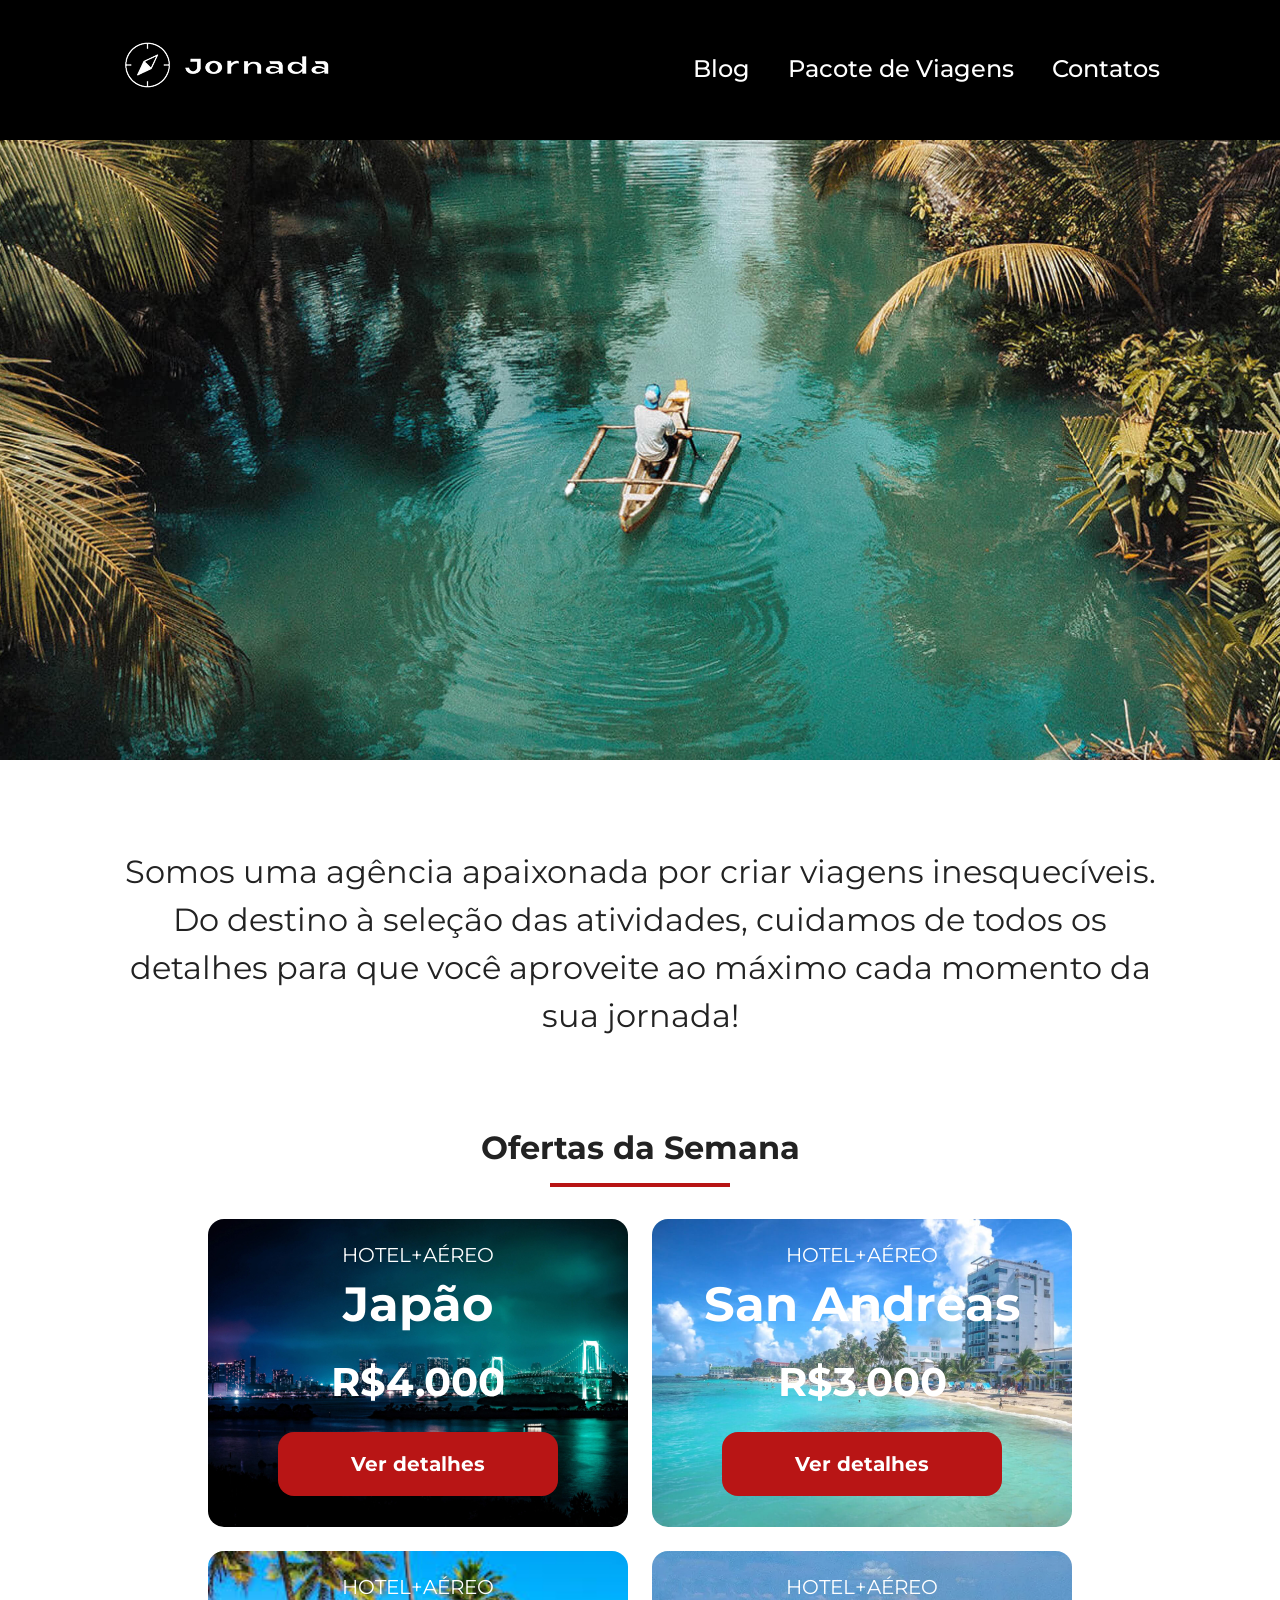
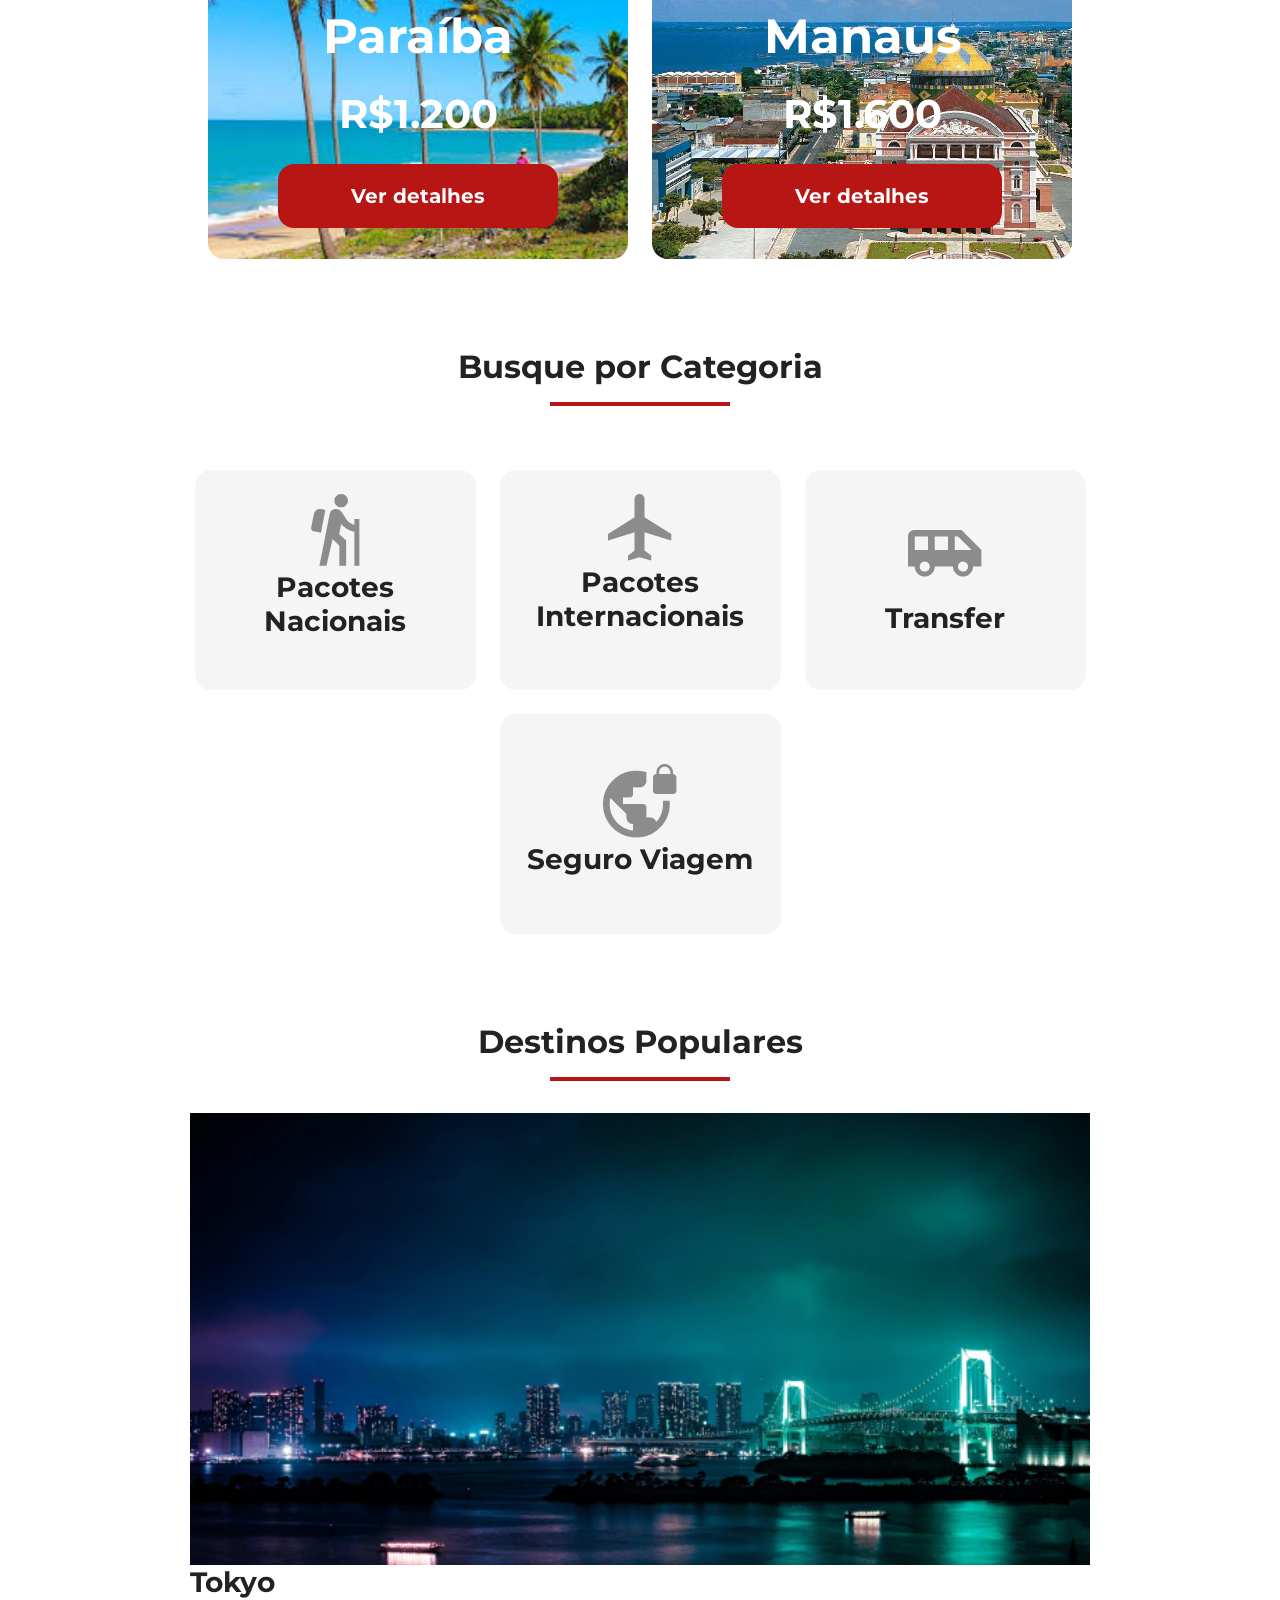
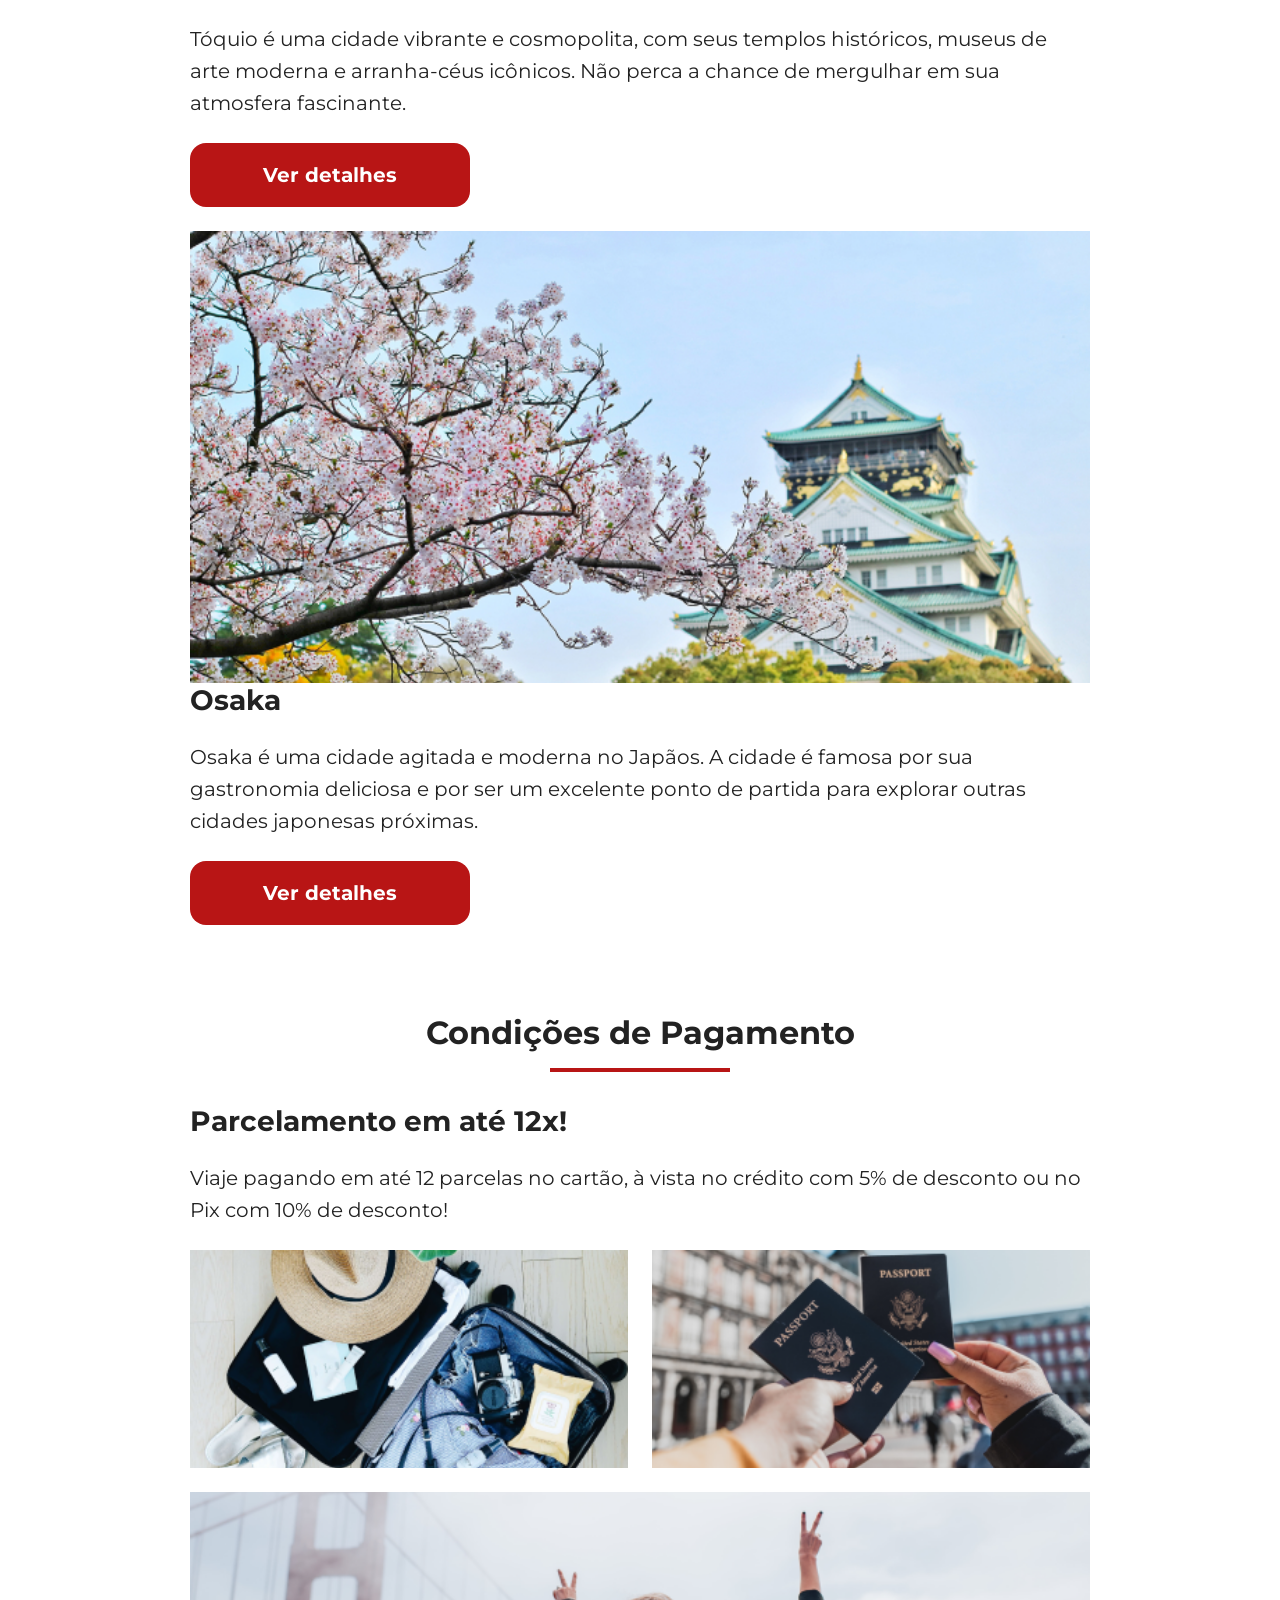
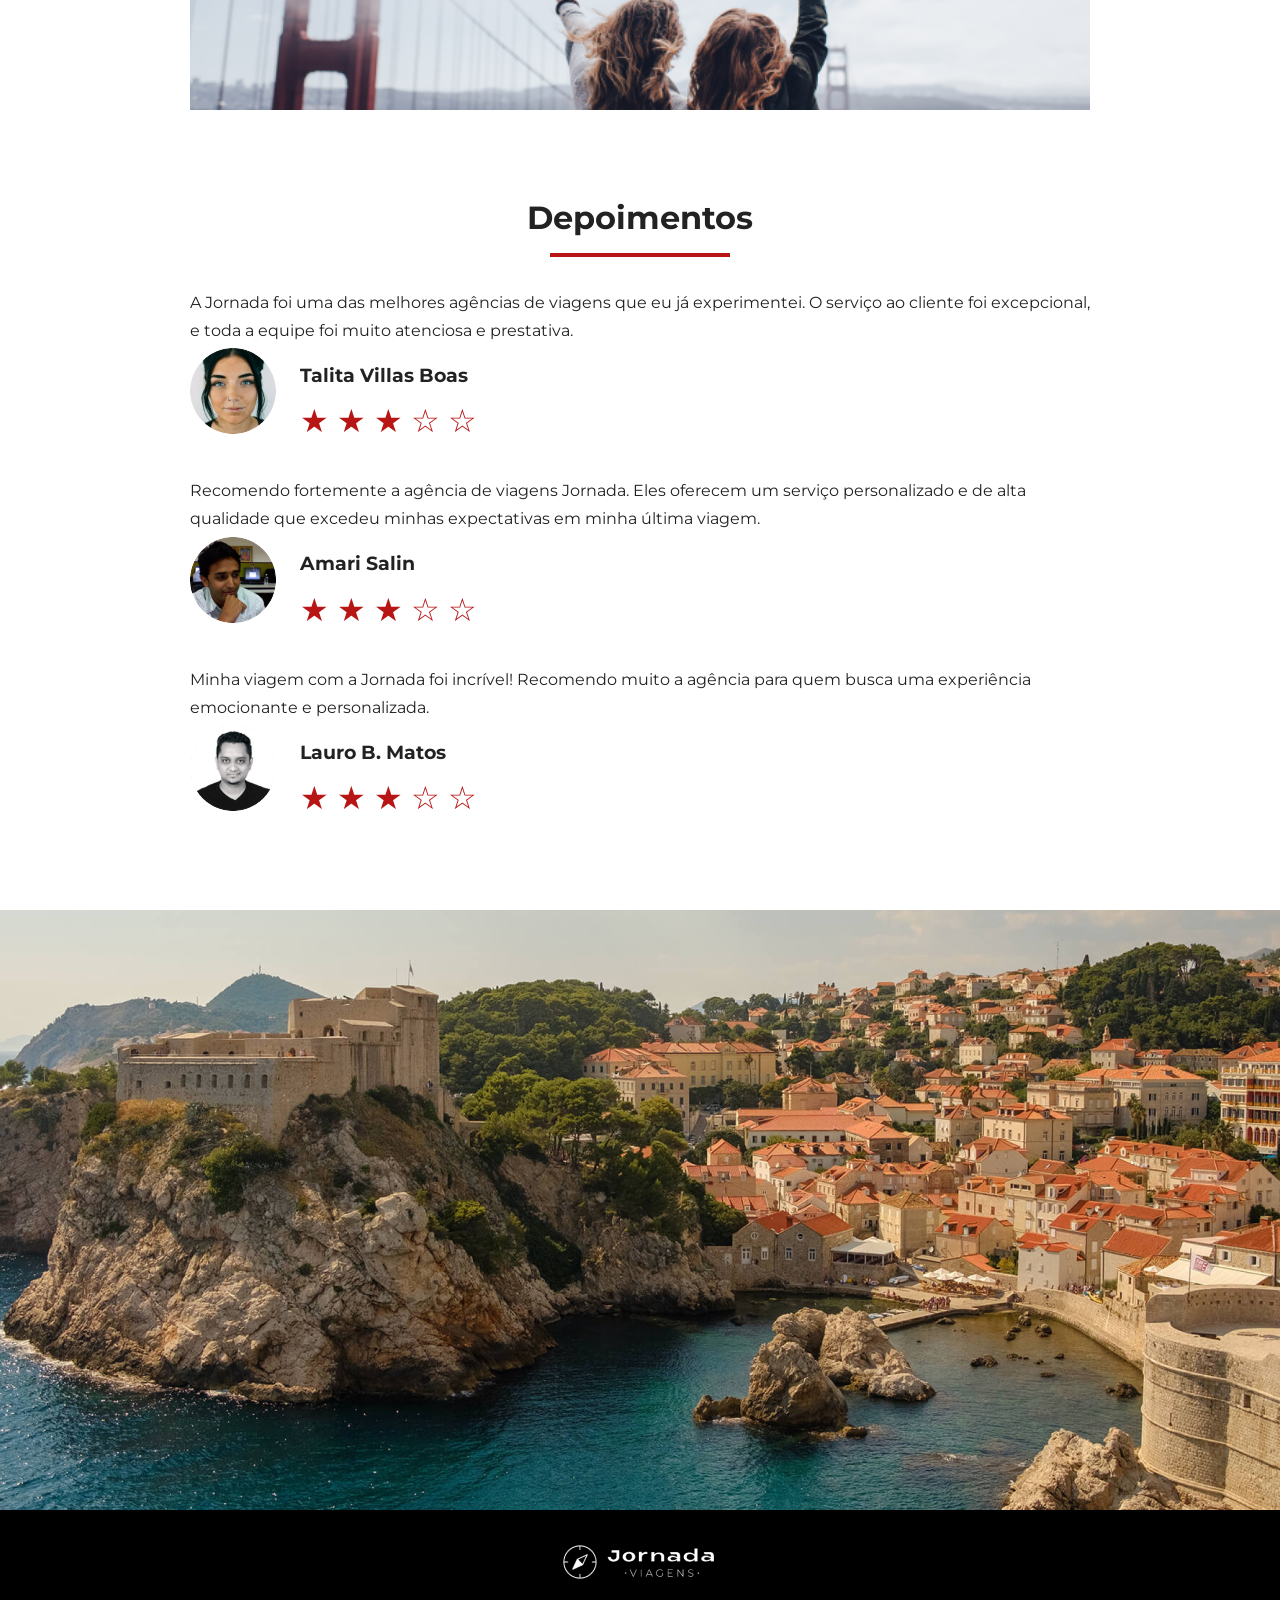
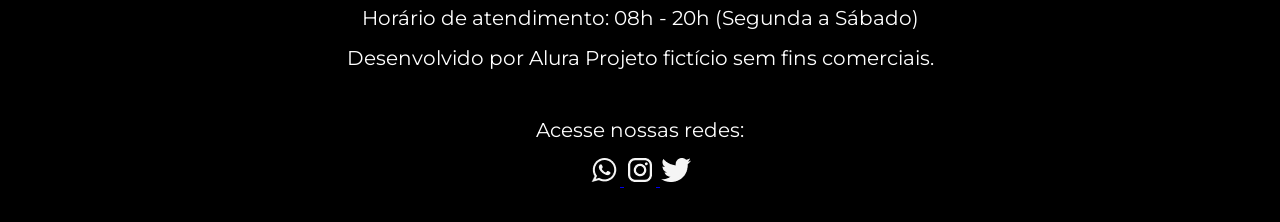
==== index.html @ e9845122 "Finaliza" ====
<!doctype html>
<html lang="pt-br">
  <head>
    <meta charset="UTF-8" />
    <meta name="viewport" content="width=device-width, initial-scale=1.0" />
    <link rel="stylesheet" href="./css/style.css" />
    <title>Jornada Viagens</title>
  </head>
  <body>
    <header class="header-main">
      <a class="logo" href="#" title="Logo Jornada Viagens">
        <img
          class="img-mobile"
          src="./img/logo-jornada-branca.png"
          alt="Bússola do logo Jornada Viagens"
        />
        <img
          class="img-desktop"
          src="./img/logo-jornada-bussola-escrito.png"
          alt="Bússola do logo Jornada Viagens"
        />
      </a>

      <div class="navigation-menu">
        <label for="menu">
          <img src="./img/menu.png" alt="menu" />
        </label>
        <input type="checkbox" id="menu" hidden />

        <nav>
          <ul class="list-links">
            <li>
              <a href="blog.html" target="_blank" title="Acessar blog">Blog</a>
            </li>
            <li>
              <a
                href="pacotes.html"
                target="_blank"
                title="Acessar pacotes de viagens"
                >Pacote de Viagens</a
              >
            </li>
            <li>
              <a href="contatos.html" target="_blank" title="Acessar contatos"
                >Contatos</a
              >
            </li>
          </ul>
        </nav>
      </div>
    </header>
    <section class="hero">
      <div class="hero-img"></div>
      <h2>
        Somos uma agência apaixonada por criar viagens inesquecíveis. Do destino
        à seleção das atividades, cuidamos de todos os detalhes para que você
        aproveite ao máximo cada momento da sua jornada!
      </h2>
    </section>

    <section class="offers">
      <div class="section-title">
        <h2>Ofertas da Semana</h2>
        <hr />
      </div>

      <div class="offers-cards">
        <article class="card japao">
          <header>
            <p>HOTEL+AÉREO</p>
            <h3>Japão<br /><span>R$4.000</span></h3>
          </header>
          <footer>
            <a href="#" class="button"> Ver detalhes</a>
          </footer>
        </article>

        <article class="card san-andres">
          <header>
            <p>HOTEL+AÉREO</p>
            <h3>San Andreas<br /><span>R$3.000</span></h3>
          </header>
          <footer>
            <a href="#" class="button"> Ver detalhes</a>
          </footer>
        </article>

        <article class="card paraiba">
          <header>
            <p>HOTEL+AÉREO</p>
            <h3>Paraíba<br /><span>R$1.200</span></h3>
          </header>
          <footer>
            <a href="#" class="button"> Ver detalhes</a>
          </footer>
        </article>

        <article class="card manaus">
          <header>
            <p>HOTEL+AÉREO</p>
            <h3>Manaus<br /><span>R$1.600</span></h3>
          </header>
          <footer>
            <a href="#" class="button"> Ver detalhes</a>
          </footer>
        </article>
      </div>
    </section>

    <section class="category">
      <div class="section-title">
        <h2>Busque por Categoria</h2>
        <hr />
      </div>

      <div class="category-cards">
        <a
          href="#"
          class="card"
          target="_blank"
          title="Busque peça categoria Pacotes Nacionais"
        >
          <img
            src="./img/ícone-pkt-nacionais.png"
            alt="Imagem para identificar pacotes de viagens nacionais"
          />
          <h3 class="content-title">Pacotes Nacionais</h3>
        </a>

        <a
          href="#"
          class="card"
          target="_blank"
          title="Busque peça categoria Pacotes Internacionais"
        >
          <img
            src="./img/ícone-pkt-interacionais.png "
            alt="Imagem para identificar pacotes de viagens internacionais"
          />
          <h3 class="content-title">Pacotes Internacionais</h3>
        </a>

        <a
          href="#"
          class="card single-line transfer"
          target="_blank"
          title="Busque peça categoria Transfer"
        >
          <img
            src="./img/ícone-transfer.png"
            alt="Imagem para identificar serviço de transfer"
          />
          <h3 class="content-title">Transfer</h3>
        </a>

        <a
          href="#"
          class="card single-line"
          target="_blank"
          title="Busque peça categoria Seguro Viagem"
        >
          <img
            src="./img/ícone-seguro-viagem.png"
            alt="Imagem para identificar pacotes de seguro viagem"
          />
          <h3 class="content-title">Seguro Viagem</h3>
        </a>
      </div>
    </section>

    <section class="destination">
      <div class="section-title">
        <h2>Destinos Populares</h2>
        <hr />
      </div>
      <div class="destination-item">
        <article class="item tokyo">
          <header>
            <div class="img-item"></div>
            <h3 class="content-title">Tokyo</h3>
          </header>
          <p class="content-text">
            Tóquio é uma cidade vibrante e cosmopolita, com seus templos
            históricos, museus de arte moderna e arranha-céus icônicos. Não
            perca a chance de mergulhar em sua atmosfera fascinante.
          </p>

          <footer>
            <a
              href="#"
              class="button"
              target="-_blank"
              title="Ver detalhes sobre o destino Tokyo"
              >Ver detalhes</a
            >
          </footer>
        </article>

        <article class="item osaka">
          <header>
            <div class="img-item"></div>
            <h3 class="content-title">Osaka</h3>
          </header>
          <p class="content-text">
            Osaka é uma cidade agitada e moderna no Japãos. A cidade é famosa
            por sua gastronomia deliciosa e por ser um excelente ponto de
            partida para explorar outras cidades japonesas próximas.
          </p>
          <footer>
            <a
              href="#"
              class="button"
              target="-_blank"
              title="Ver detalhes sobre o destino Osaka"
            >
              Ver detalhes</a
            >
          </footer>
        </article>
      </div>
    </section>

    <section class="payment">
      <div class="section-title">
        <h2>Condições de Pagamento</h2>
        <hr />
      </div>

      <div class="content-container">
        <div class="text-content">
          <h3 class="content-title">Parcelamento em até 12x!</h3>
          <p class="content-text">
            Viaje pagando em até 12 parcelas no cartão, à vista no crédito com
            5% de desconto ou no Pix com 10% de desconto!
          </p>
        </div>
        <div class="img-gallery">
          <div class="image first"></div>
          <div class="image second"></div>
          <div class="image thirdy span-2"></div>
        </div>
      </div>
    </section>

    <section class="testimonial">
      <div class="section-title">
        <h2>Depoimentos</h2>
        <hr />
      </div>

      <div class="testimonial-container">
        <article class="testimonial-item">
          <header>
            <p>
              A Jornada foi uma das melhores agências de viagens que eu já
              experimentei. O serviço ao cliente foi excepcional, e toda a
              equipe foi muito atenciosa e prestativa.
            </p>
          </header>

          <footer>
            <img
              src="./img/elipse-talita.png"
              alt="Foto da Cliente Talita Villas Boas"
            />

            <div class="profile-content">
              <h3>Talita Villas Boas</h3>

              <div class="rating">
                <span class="star">★</span>
                <span class="star">★</span>
                <span class="star">★</span>
                <span class="star">☆</span>
                <span class="star">☆</span>
              </div>
            </div>
          </footer>
        </article>

        <article class="testimonial-item">
          <header>
            <p>
              Recomendo fortemente a agência de viagens Jornada. Eles oferecem
              um serviço personalizado e de alta qualidade que excedeu minhas
              expectativas em minha última viagem.
            </p>
          </header>

          <footer>
            <img
              src="./img/ellipse-amari.png"
              alt="Foto da Cliente Talita Villas Boas"
            />

            <div class="profile-content">
              <h3>Amari Salin</h3>

              <div class="rating">
                <span class="star">★</span>
                <span class="star">★</span>
                <span class="star">★</span>
                <span class="star">☆</span>
                <span class="star">☆</span>
              </div>
            </div>
          </footer>
        </article>

        <article class="testimonial-item">
          <header>
            <p>
              Minha viagem com a Jornada foi incrível! Recomendo muito a agência
              para quem busca uma experiência emocionante e personalizada.
            </p>
          </header>

          <footer>
            <img
              src="./img/ellipse-lauro.png"
              alt="Foto da Cliente Talita Villas Boas"
            />

            <div class="profile-content">
              <h3>Lauro B. Matos</h3>

              <div class="rating">
                <span class="star">★</span>
                <span class="star">★</span>
                <span class="star">★</span>
                <span class="star">☆</span>
                <span class="star">☆</span>
              </div>
            </div>
          </footer>
        </article>
      </div>
    </section>

    <section class="bottom-hero">
      <div class="hero-img"></div>
    </section>

    <footer class="main-footer">
      <div class="footer-content">
        <img
          src="./img/logo-branco-footer.png"
          alt="Logo no rodapé, Jornada Viagem"
        />
        <p>Horário de atendimento: 08h - 20h (Segunda a Sábado)</p>
        <p>Desenvolvido por Alura Projeto fictício sem fins comerciais.</p>
      </div>
      <div class="footer-social">
        <p>Acesse nossas redes:</p>
        <a
          href="#"
          target="_blank"
          title="imagem para aceder o Whatsapp da Jornada Viagens"
        >
          <img
            src="./img/rede-whatsapp.png"
            alt="Icone do Whatsapp na cor branca"
          />
        </a>
        <a
          href="#"
          target="_blank"
          title="imagem para aceder o Instagram da Jornada Viagens"
        >
          <img
            src="./img/rede-instragam.png"
            alt="Icone do Instagram na cor branca"
          />
        </a>
        <a
          href="#"
          target="_blank"
          title="imagem para aceder o X da Jornada Viagens"
        >
          <img src="./img/rede-twiter.png" alt="Icone do X na cor branca" />
        </a>
      </div>
    </footer>
  </body>
</html>
---- css/style.css ----
@import url(../css/global.css);
@import url(../css/header.css);
@import url(../css/hero.css);
@import url(../css/offers.css);
@import url(../css/category.css);
@import url(../css/destination.css);
@import url(../css/payment.css);
@import url(../css/testimonies.css);
@import url(../css/footer.css);
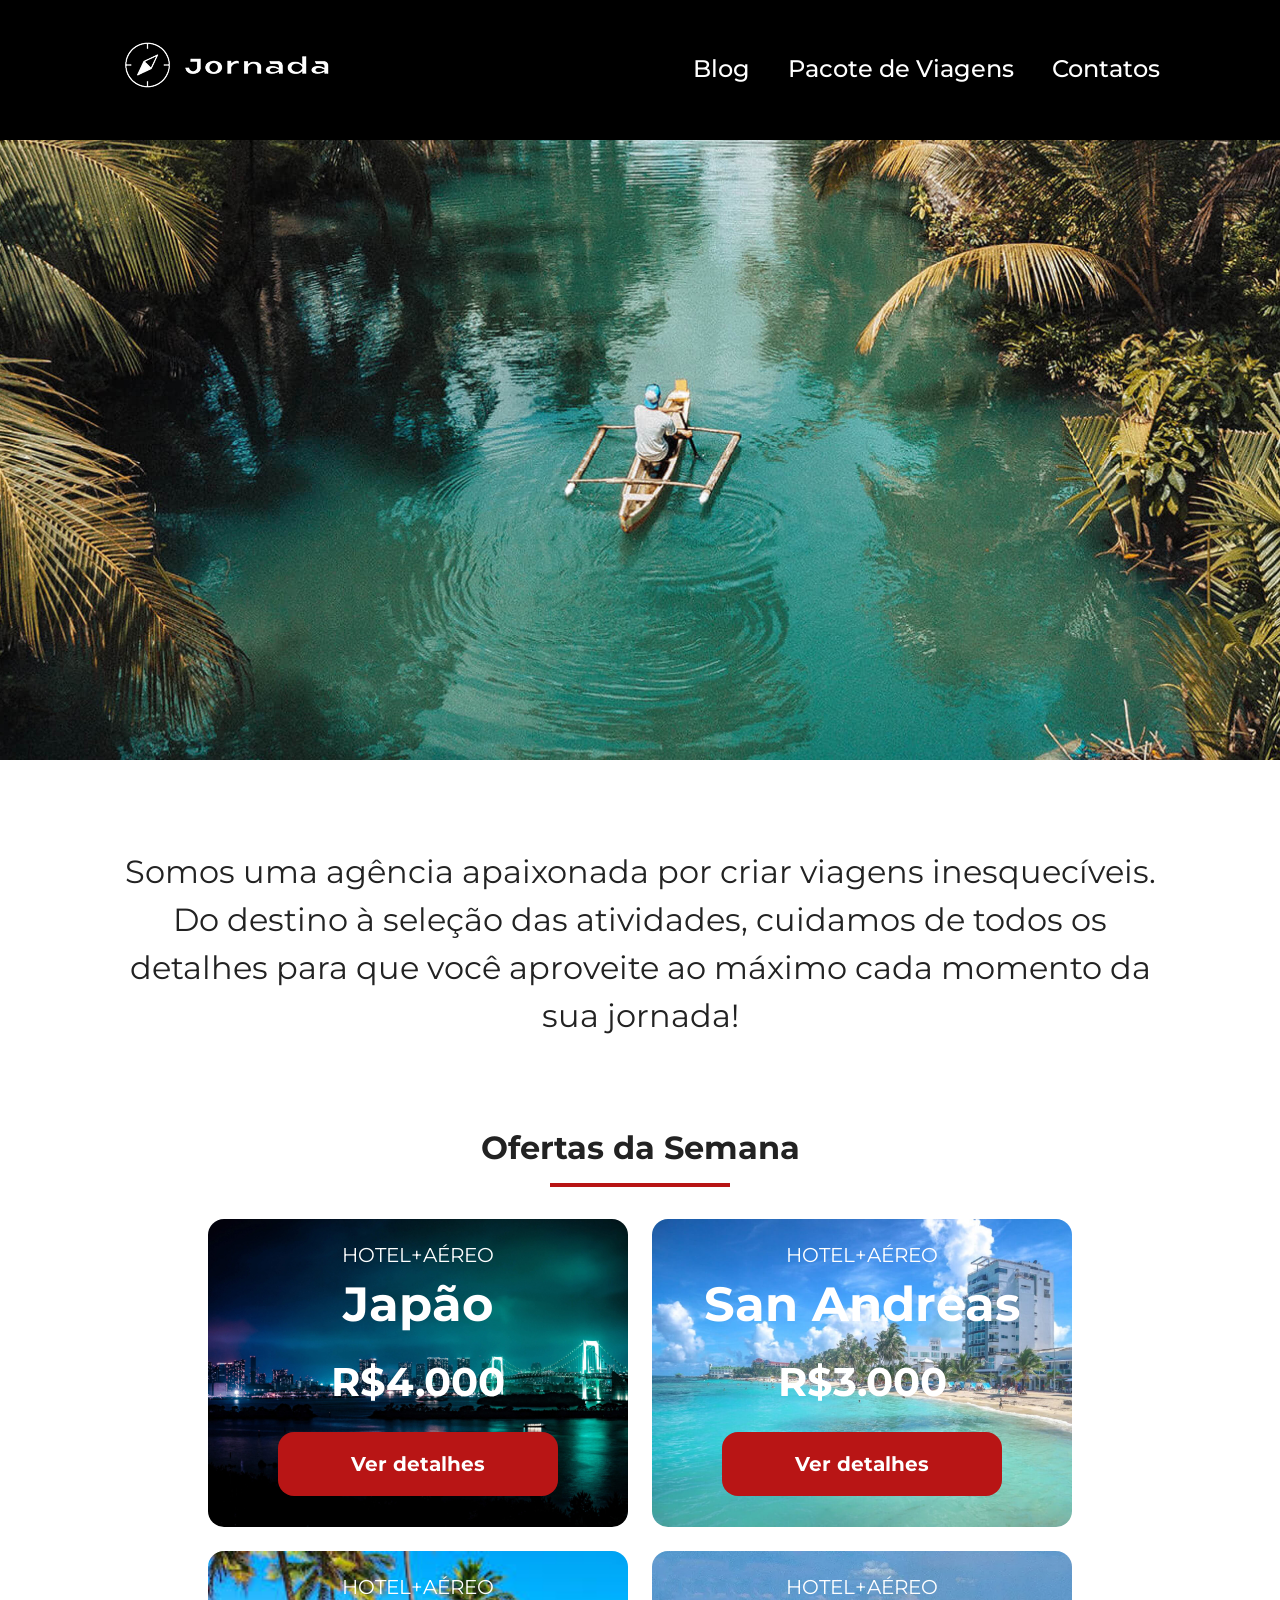
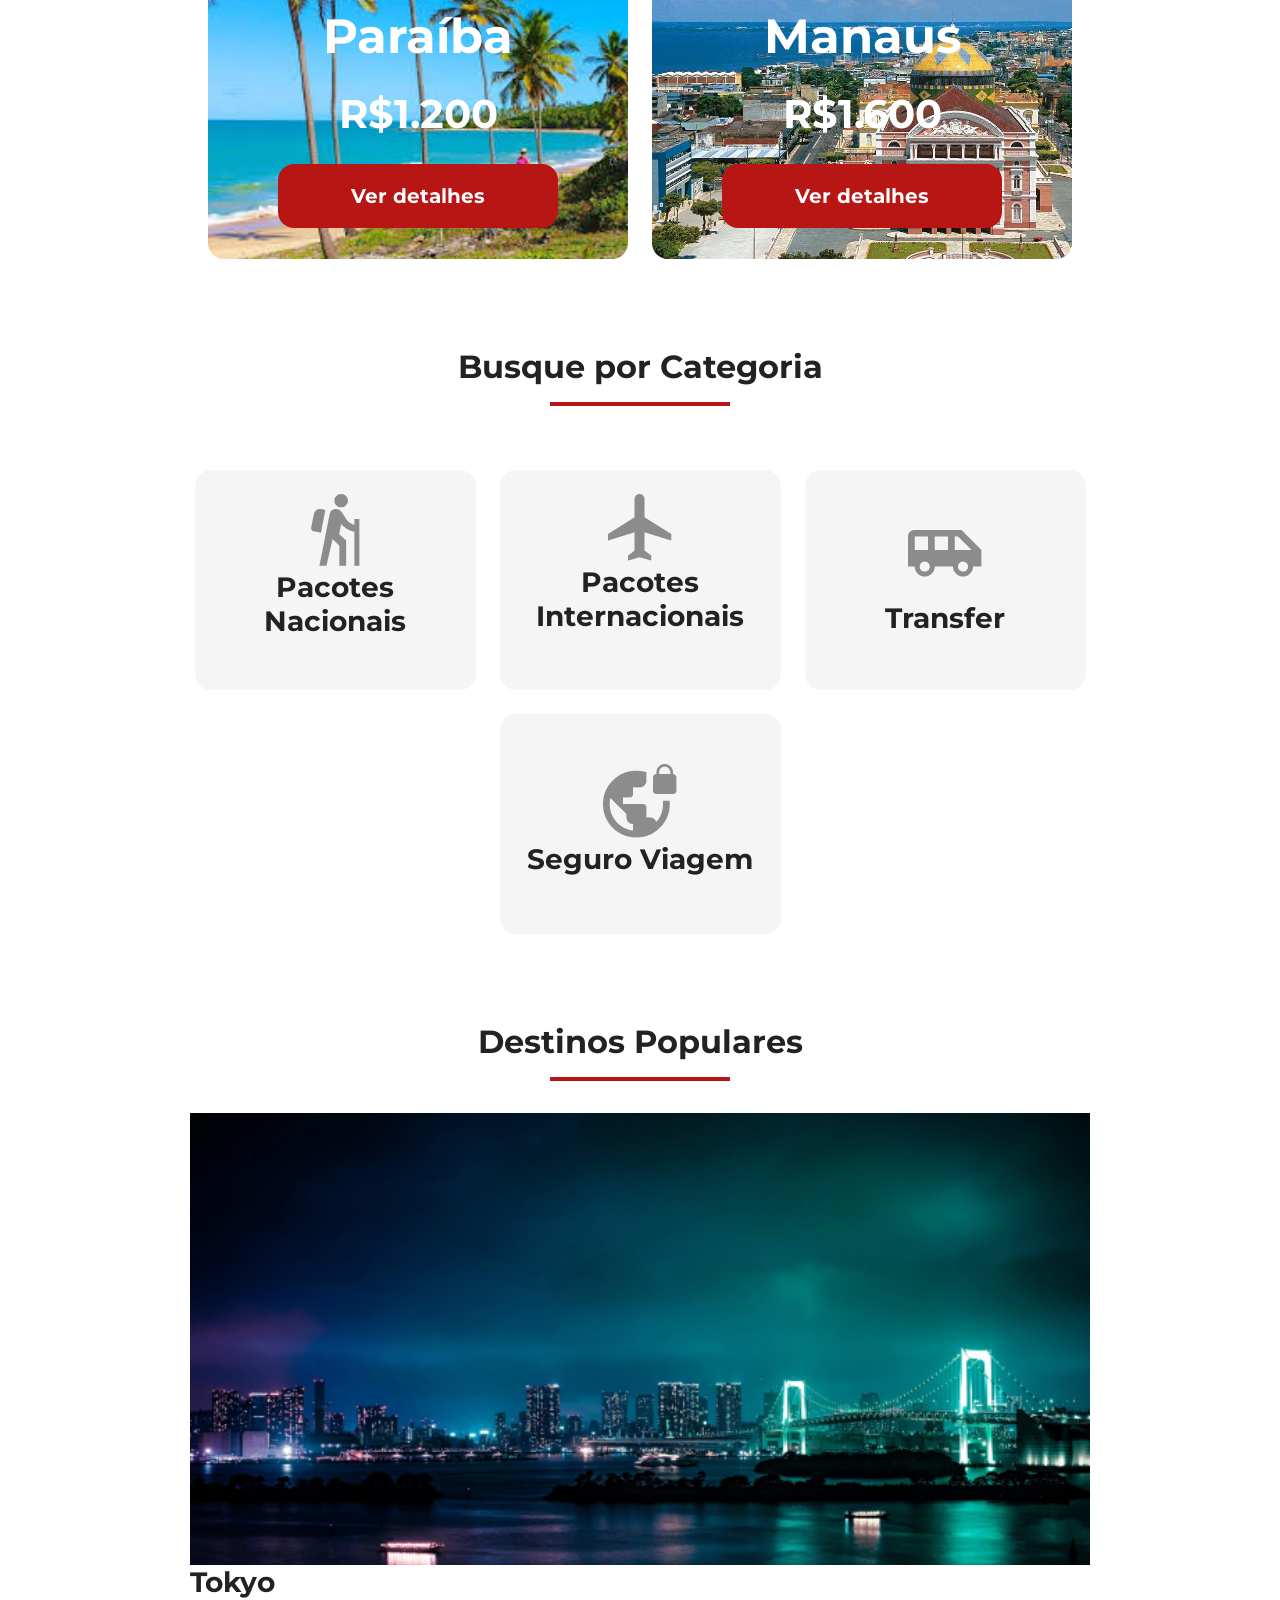
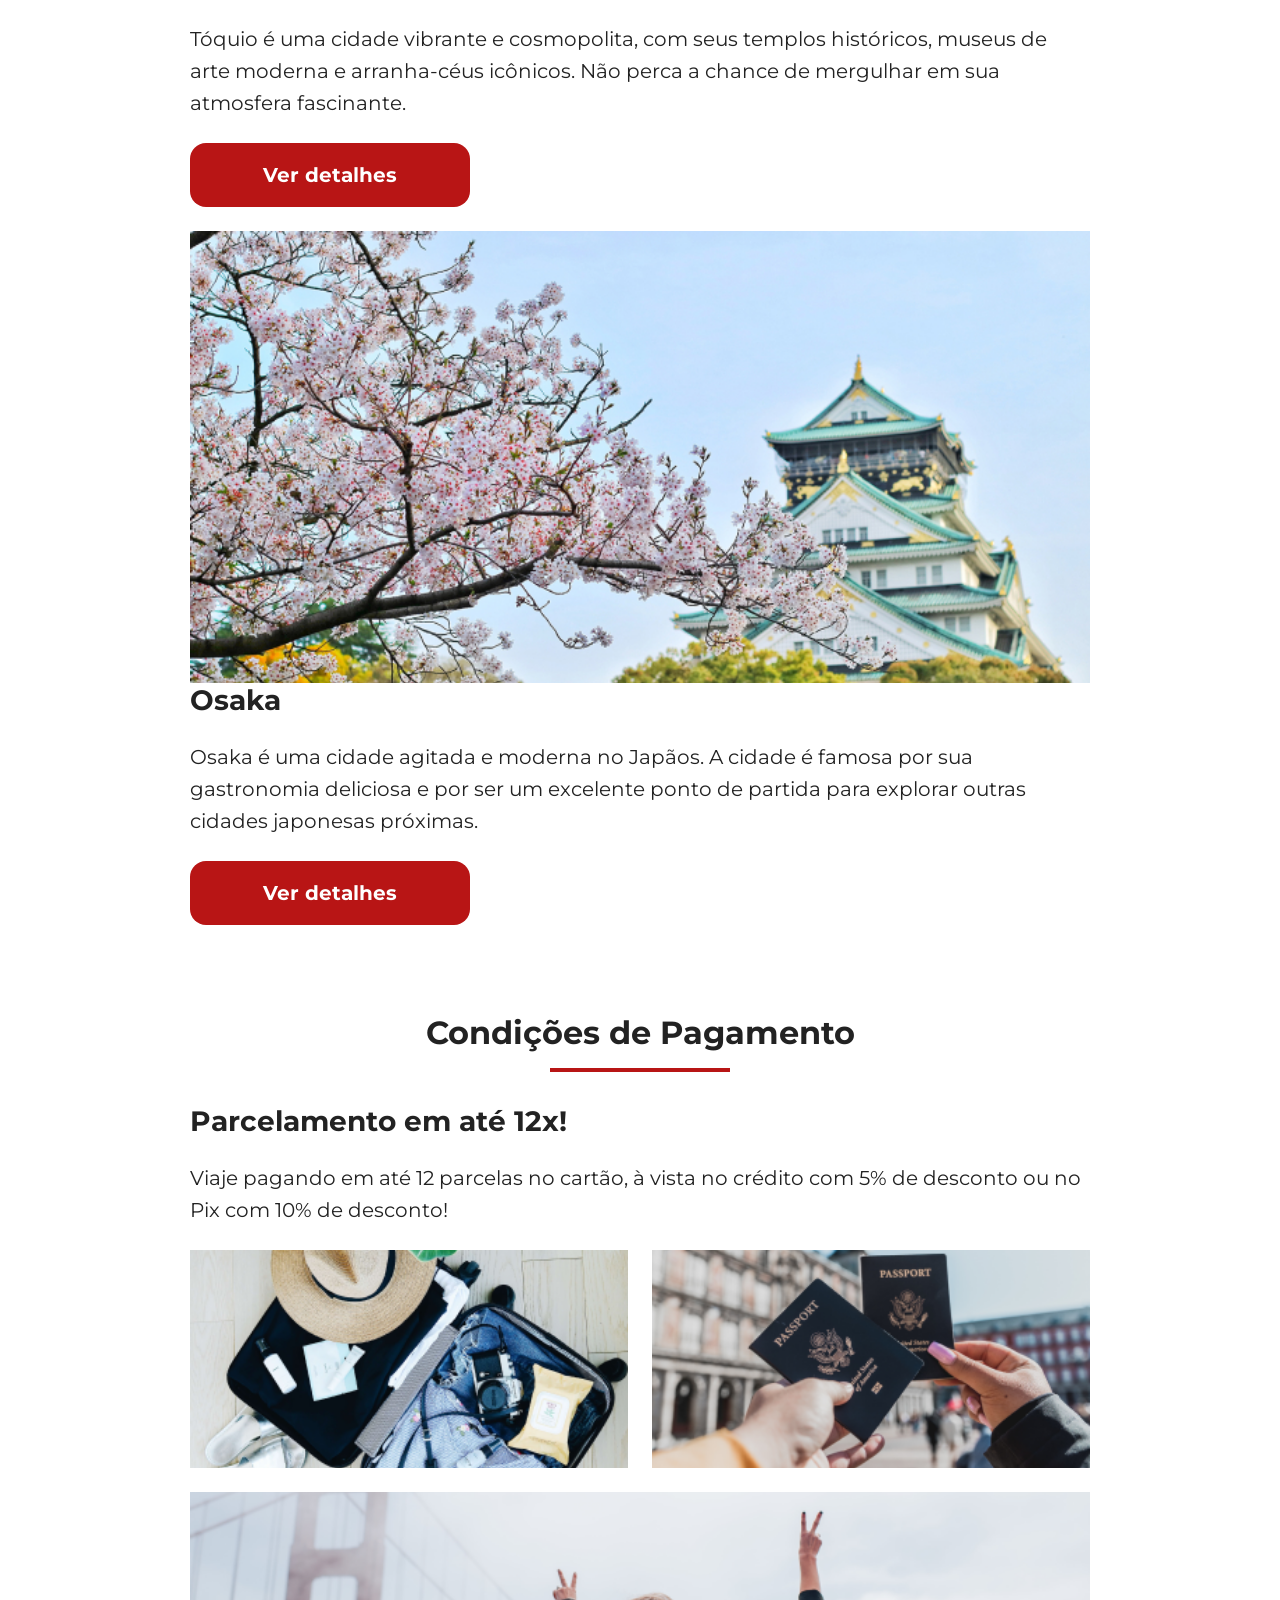
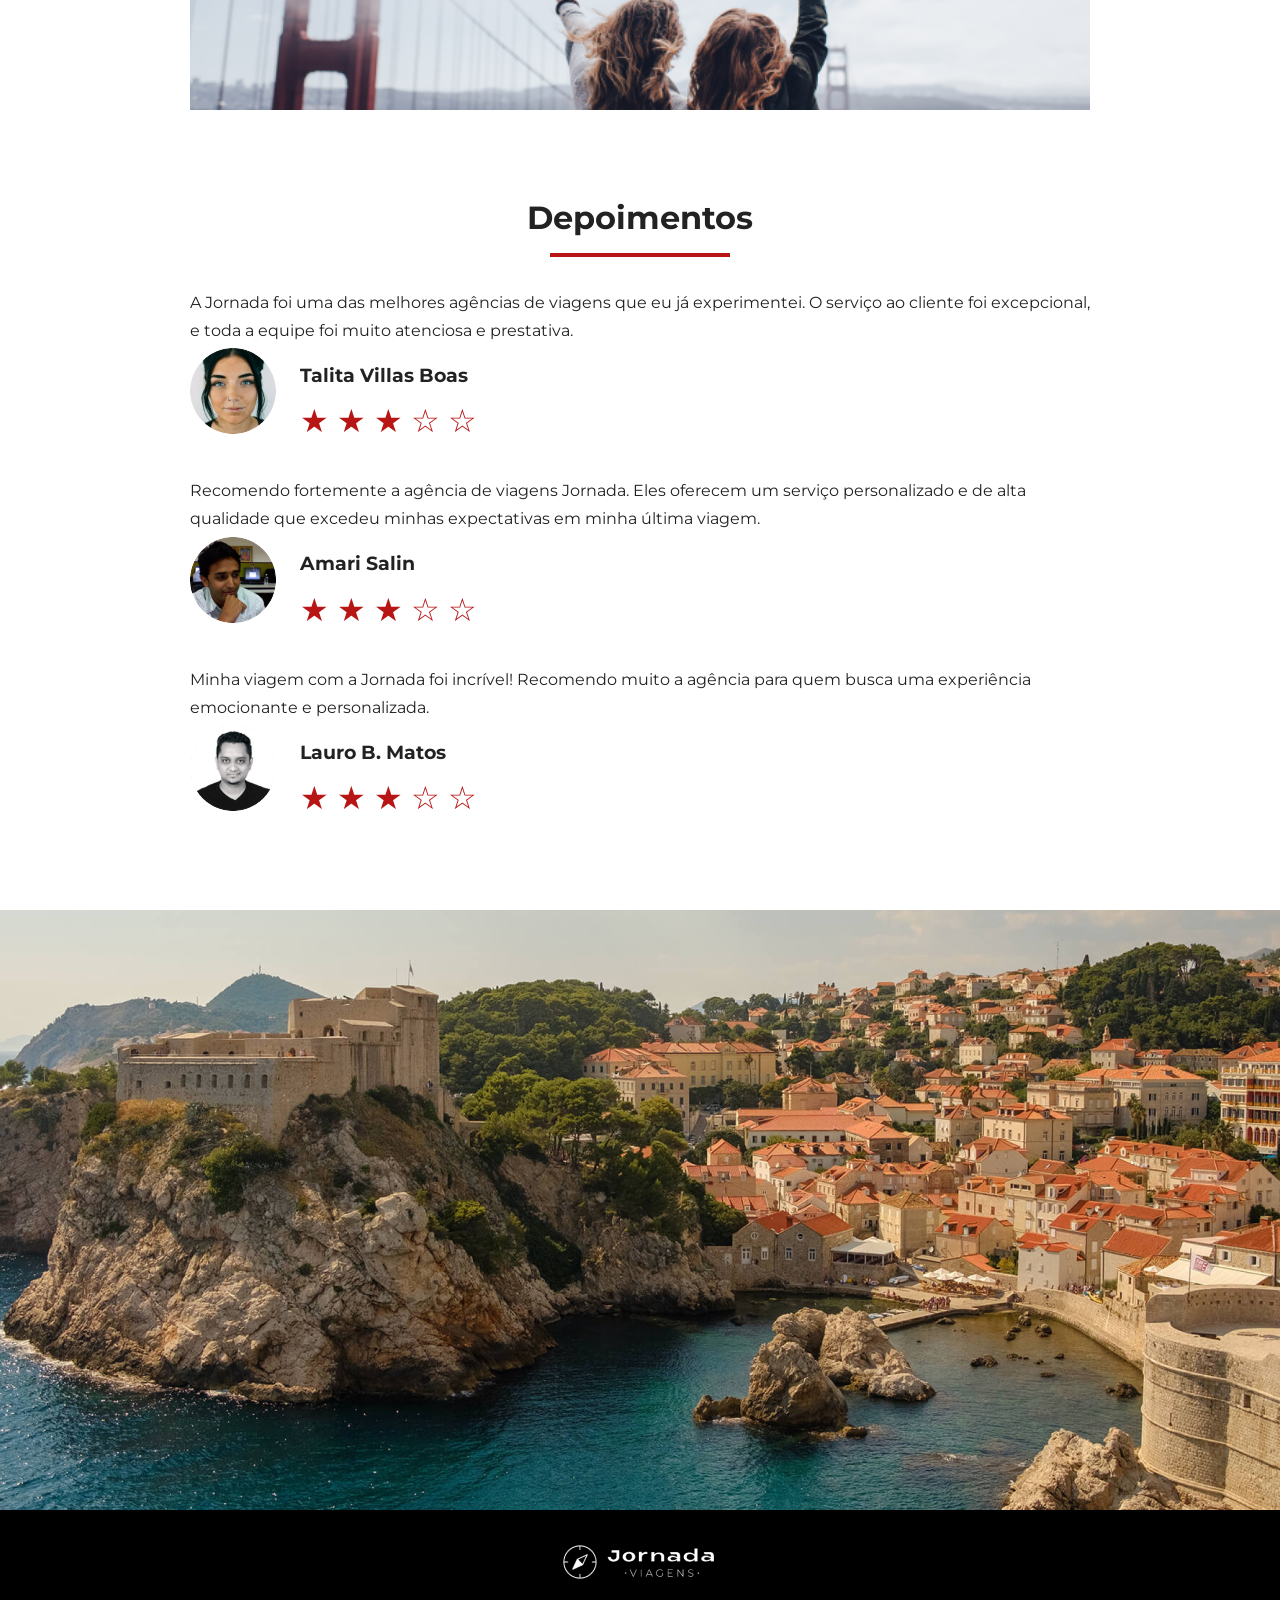
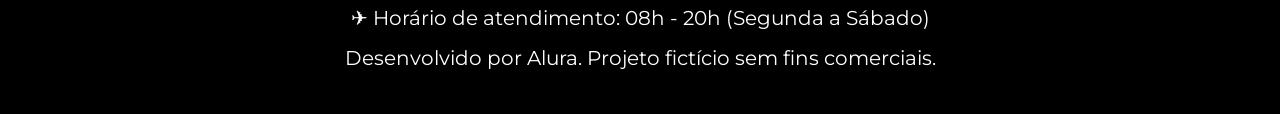
==== commit 5c9027b4: "Finaliza configuração SEO" ====
--- a/index.html
+++ b/index.html
@@ -3,6 +3,26 @@
   <head>
     <meta charset="UTF-8" />
     <meta name="viewport" content="width=device-width, initial-scale=1.0" />
+    <meta
+      name="description"
+      content="Jornada Viagens, uma agência apaixonada por criar viagens inesquecíveis."
+    />
+    <meta name="og:title" content="Jornada Viagens" />
+    <meta
+      name="og:description"
+      content="Jornada Viagens, uma agência apaixonada por criar viagens inesquecíveis."
+    />
+    <meta
+      name="og:image"
+      content="https://clemiltoncsilva.github.io/jornada-viagens/img/logo-jornada-footer.png"
+    />
+    <meta name="og:type" content="website" />
+    <meta
+      name="og:url"
+      content="https://clemiltoncsilva.github.io/jornada-viagens"
+    />
+
+    <link rel="icon" href="./favico.png" type="image/png" />
     <link rel="stylesheet" href="./css/style.css" />
     <title>Jornada Viagens</title>
   </head>
@@ -341,45 +361,51 @@
       <div class="hero-img"></div>
     </section>
 
-    <footer class="main-footer">
-      <div class="footer-content">
-        <img
-          src="./img/logo-branco-footer.png"
-          alt="Logo no rodapé, Jornada Viagem"
-        />
-        <p>Horário de atendimento: 08h - 20h (Segunda a Sábado)</p>
-        <p>Desenvolvido por Alura Projeto fictício sem fins comerciais.</p>
-      </div>
-      <div class="footer-social">
-        <p>Acesse nossas redes:</p>
-        <a
-          href="#"
-          target="_blank"
-          title="imagem para aceder o Whatsapp da Jornada Viagens"
-        >
-          <img
-            src="./img/rede-whatsapp.png"
-            alt="Icone do Whatsapp na cor branca"
-          />
-        </a>
-        <a
-          href="#"
-          target="_blank"
-          title="imagem para aceder o Instagram da Jornada Viagens"
-        >
-          <img
-            src="./img/rede-instragam.png"
-            alt="Icone do Instagram na cor branca"
-          />
-        </a>
-        <a
-          href="#"
-          target="_blank"
-          title="imagem para aceder o X da Jornada Viagens"
-        >
-          <img src="./img/rede-twiter.png" alt="Icone do X na cor branca" />
-        </a>
-      </div>
-    </footer>
+   <footer class="main-footer">
+  <div class="footer-content">
+    <img
+      src="./img/logo-branco-footer.png"
+      alt="Logotipo Jornada Viagens"
+    />
+    
+    <p>
+      <span class="footer-icon" aria-hidden="true">✈</span> 
+      Horário de atendimento: 08h - 20h (Segunda a Sábado)
+    </p>
+    
+    <p>Desenvolvido por Alura. Projeto fictício sem fins comerciais.</p>
+  </div>
+
+  <nav class="footer-social" aria-label="Redes sociais da Jornada Viagens">
+    <p id="social-title">Acesse nossas redes:</p>
+    
+    <a
+      href="#"
+      target="_blank"
+      rel="noopener noreferrer"
+      aria-label="Acessar nosso WhatsApp (abre em nova aba)"
+    >
+      <span class="social-icon" aria-hidden="true">💬</span>
+    </a>
+
+    <a
+      href="#"
+      target="_blank"
+      rel="noopener noreferrer"
+      aria-label="Acessar nosso Instagram (abre em nova aba)"
+    >
+      <span class="social-icon" aria-hidden="true">📸</span>
+    </a>
+
+    <a
+      href="#"
+      target="_blank"
+      rel="noopener noreferrer"
+      aria-label="Acessar nosso perfil no X antigo Twitter (abre em nova aba)"
+    >
+      <span class="social-icon" aria-hidden="true">𝕏</span> 
+    </a>
+  </nav>
+</footer>
   </body>
 </html>
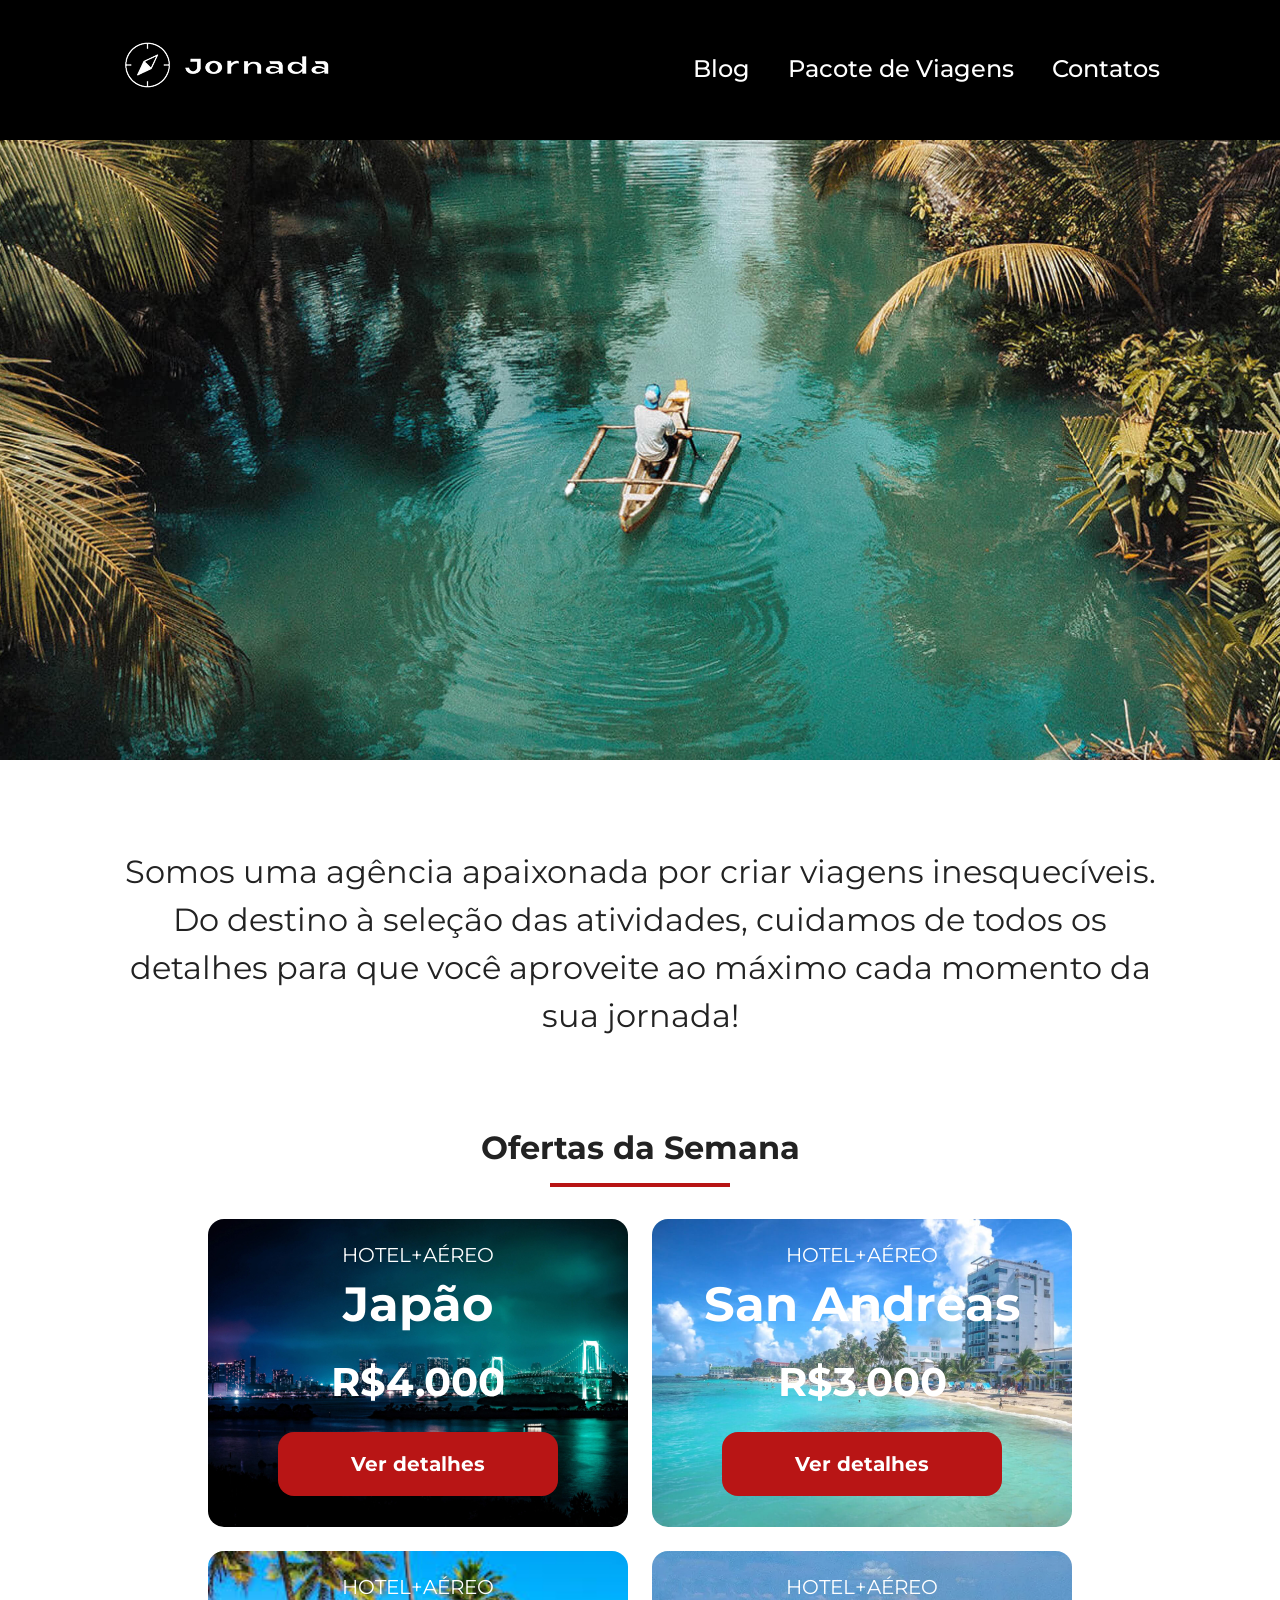
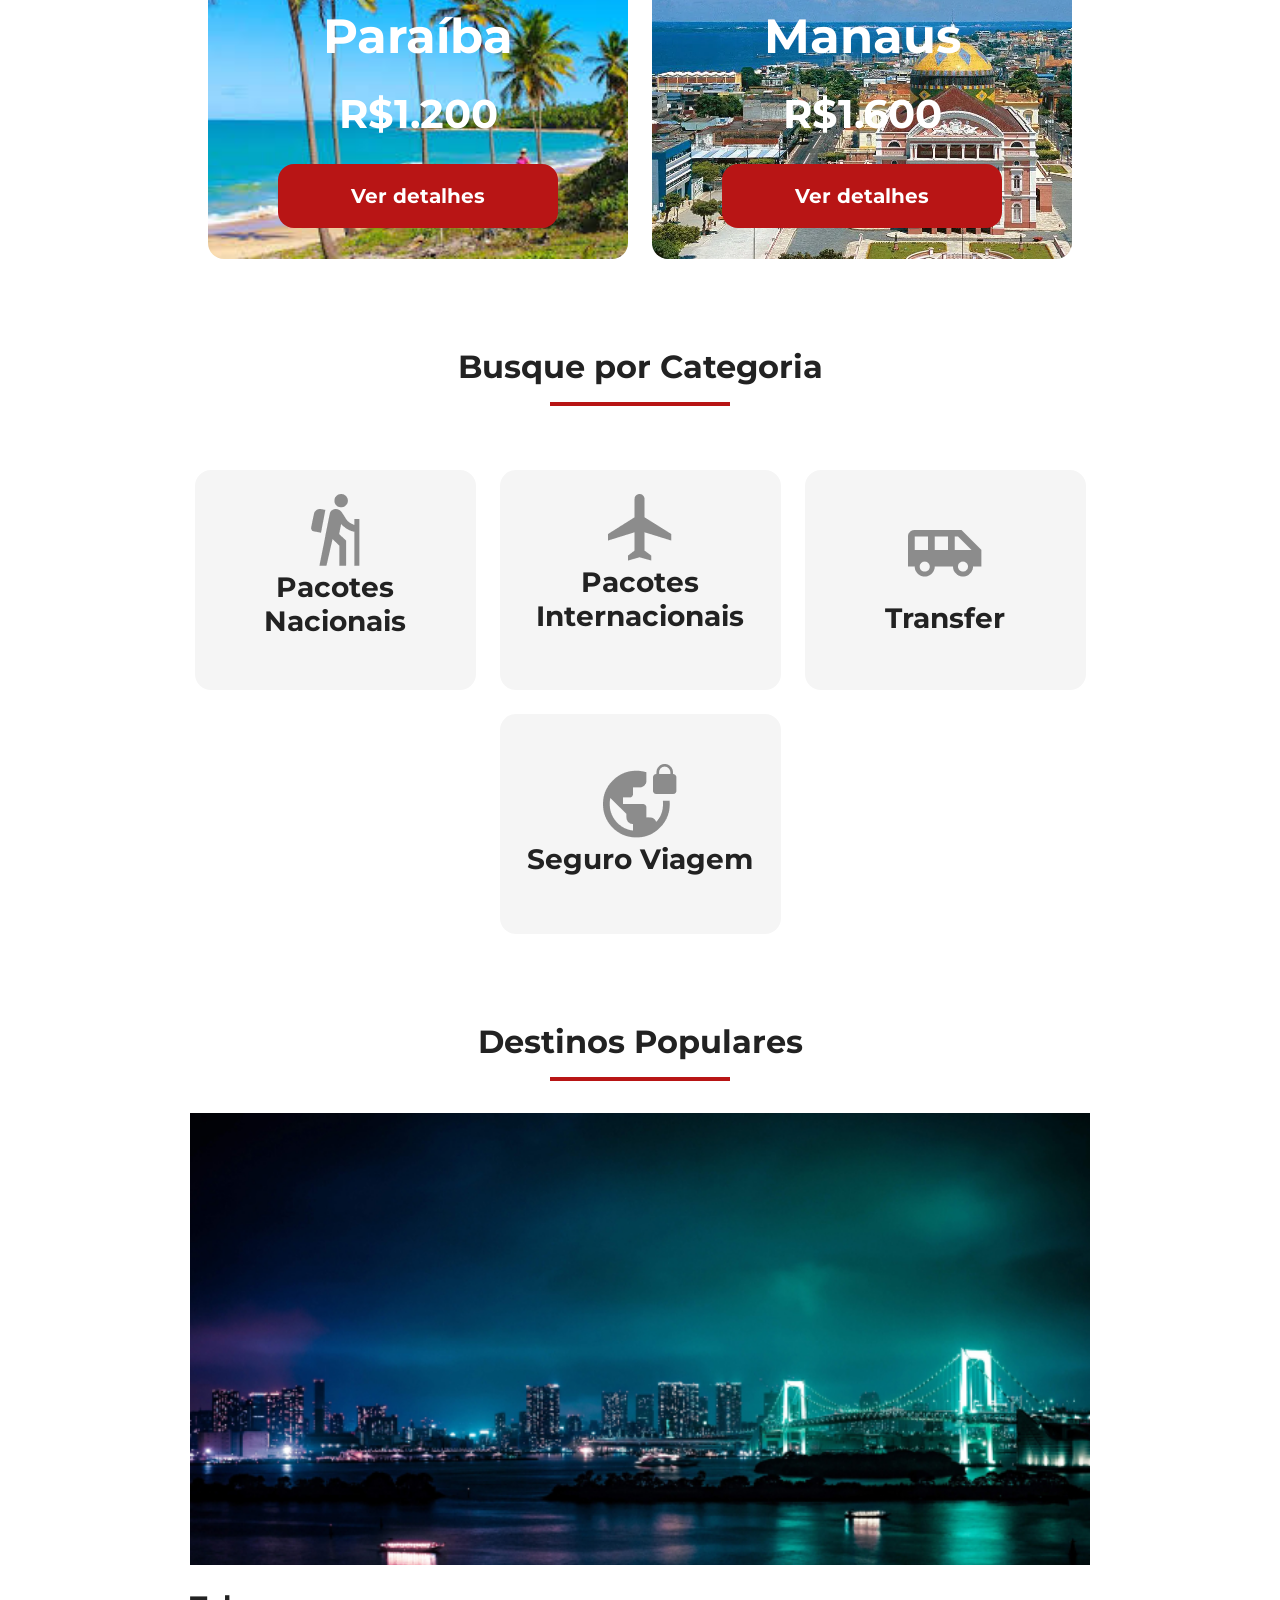
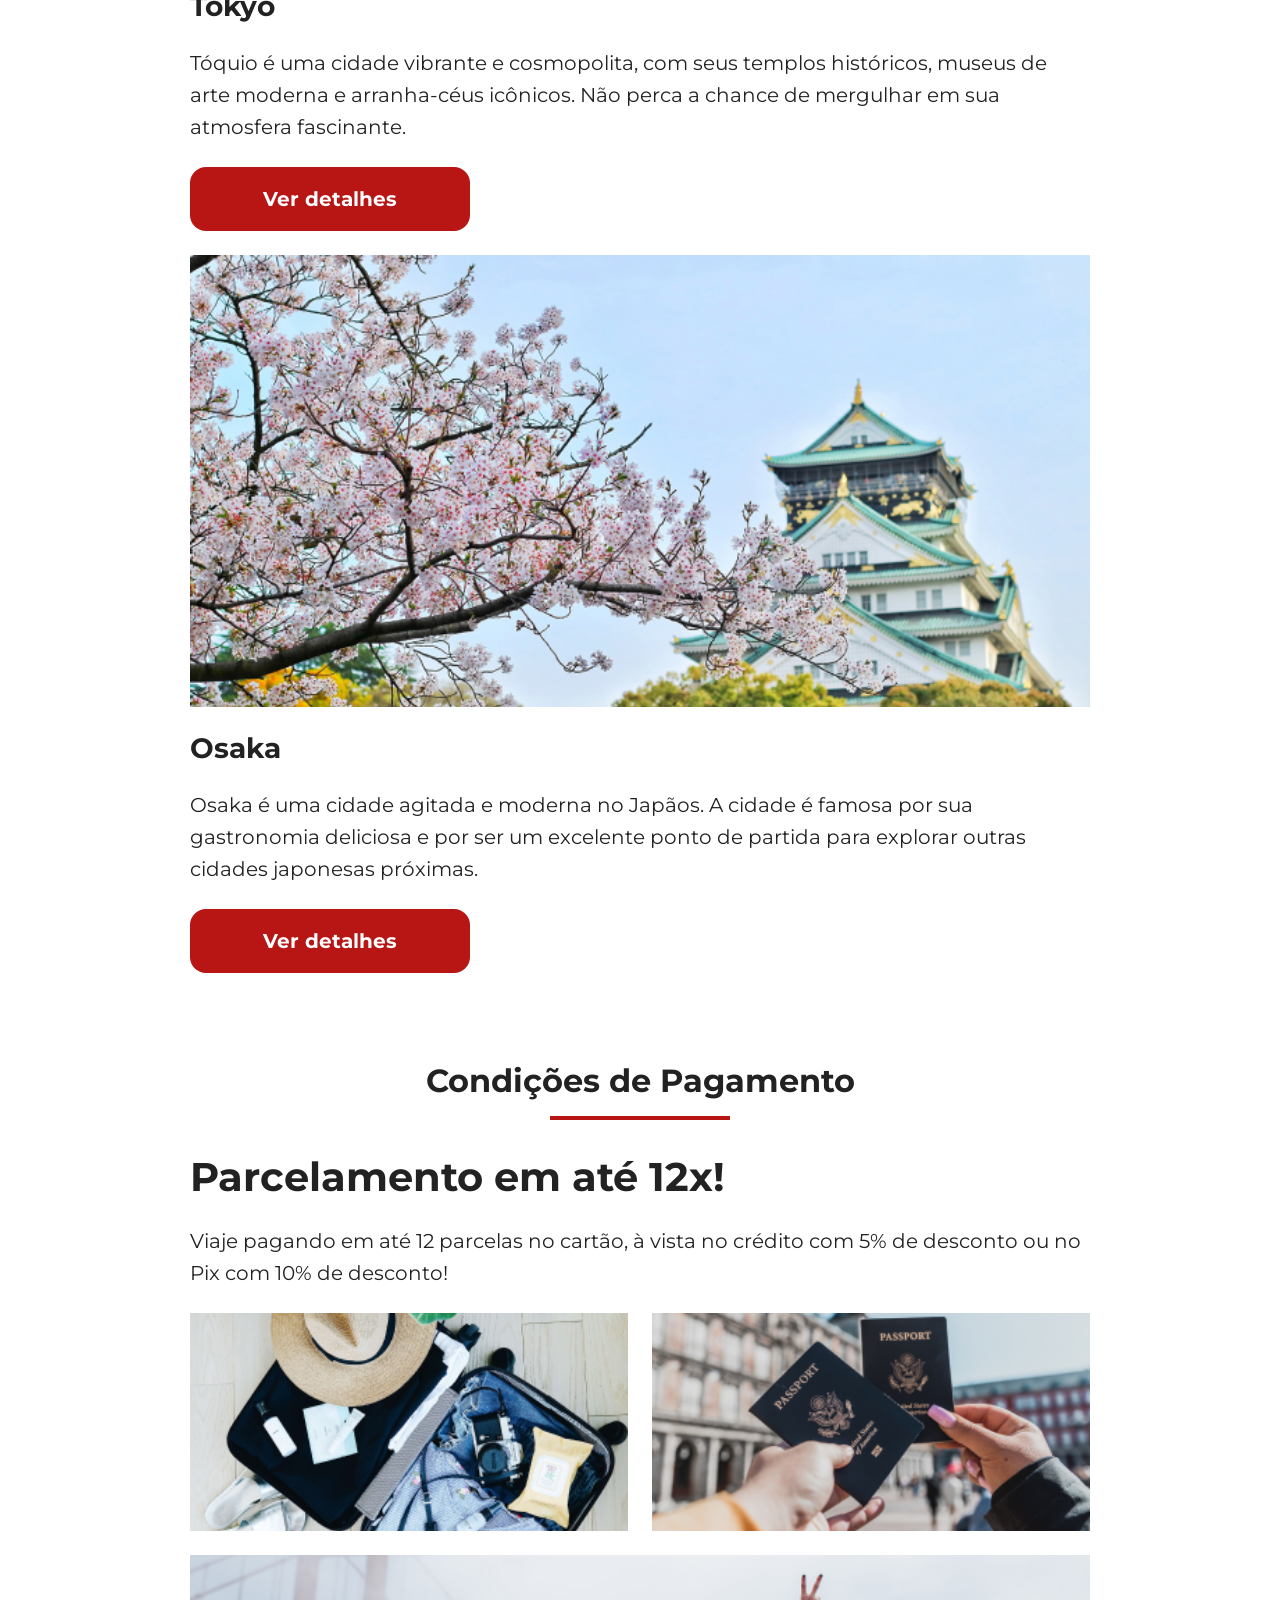
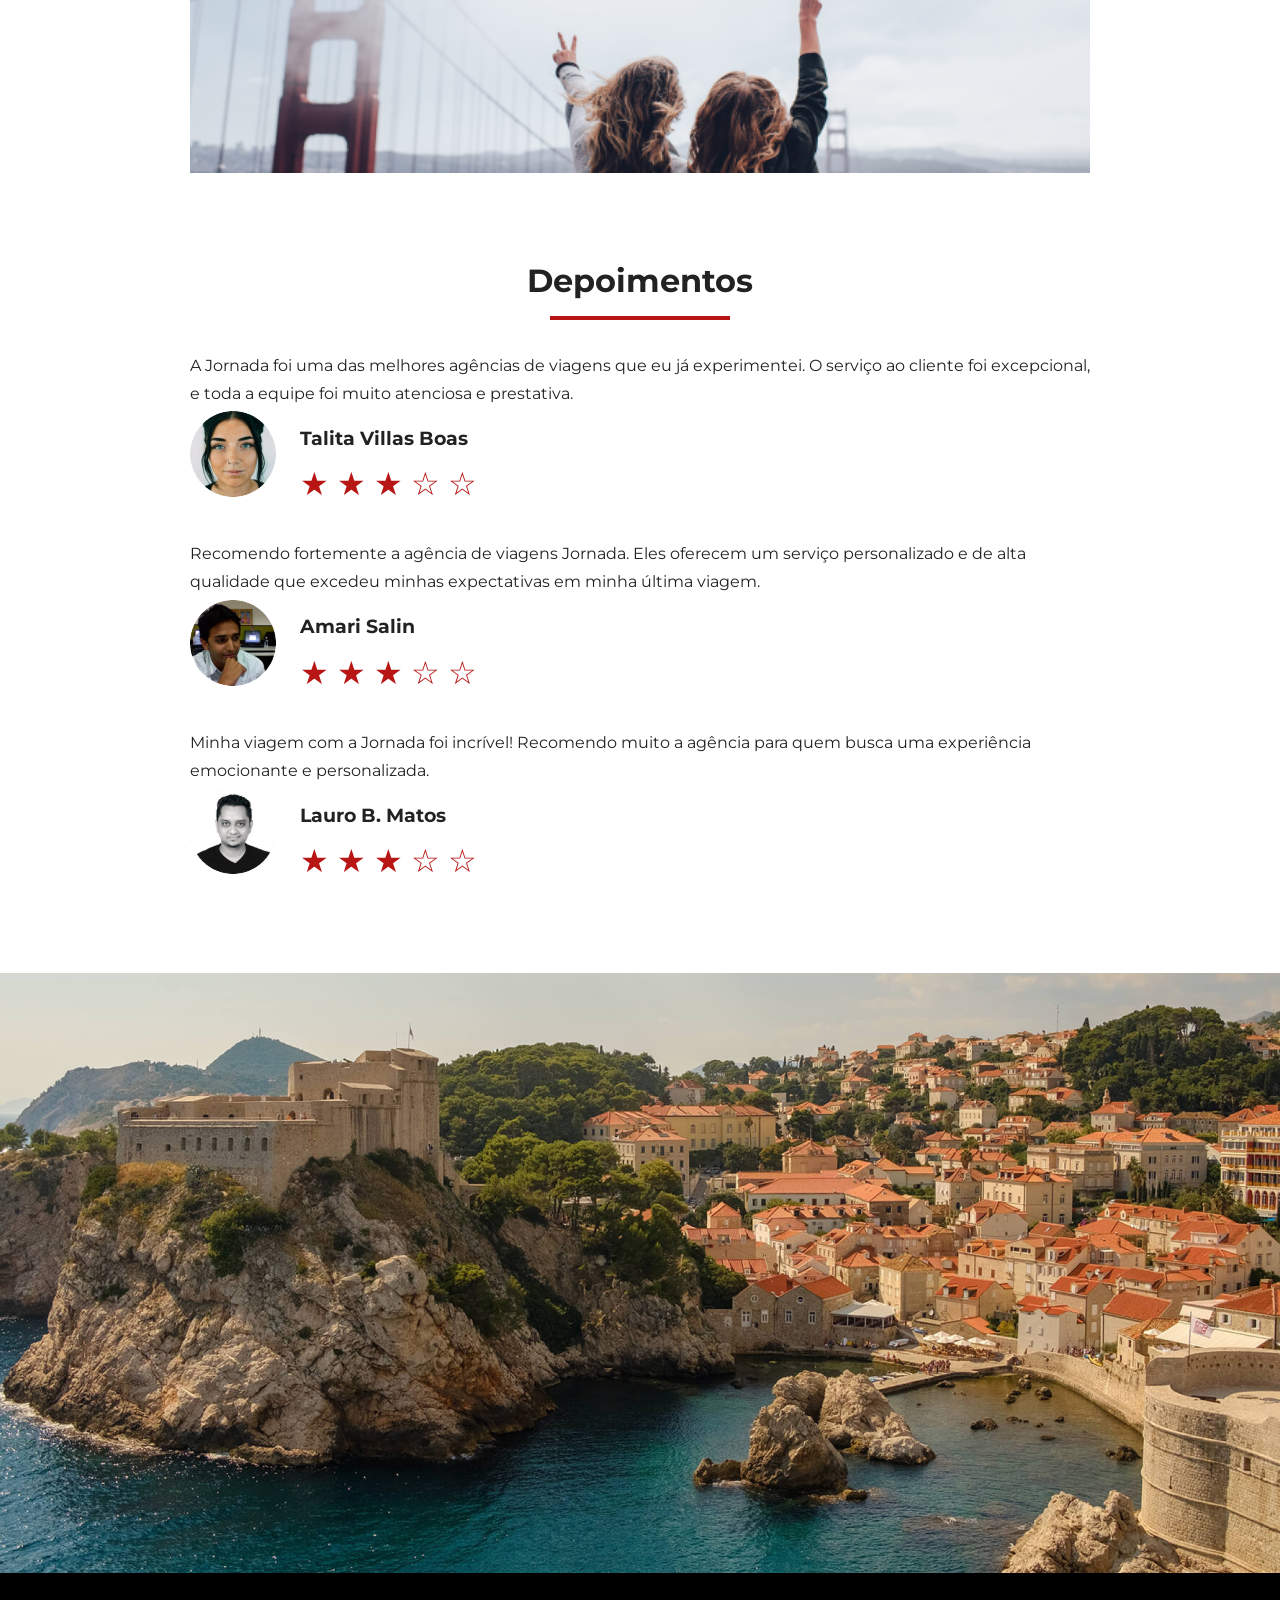
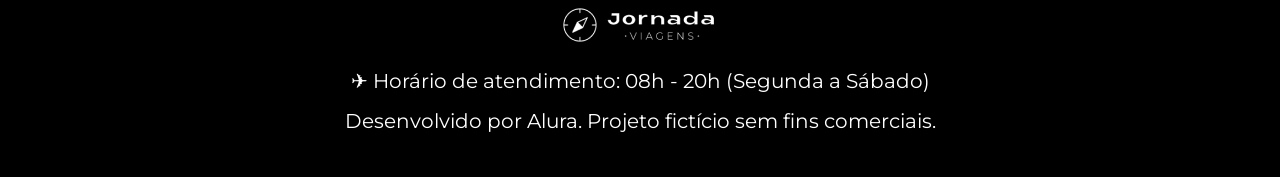
==== commit 1cde8b49: "Finalizando de configuração da página pacote de viagem" ====
--- a/index.html
+++ b/index.html
@@ -21,11 +21,11 @@
       name="og:url"
       content="https://clemiltoncsilva.github.io/jornada-viagens"
     />
-
     <link rel="icon" href="./favico.png" type="image/png" />
     <link rel="stylesheet" href="./css/style.css" />
     <title>Jornada Viagens</title>
   </head>
+  
   <body>
     <header class="header-main">
       <a class="logo" href="#" title="Logo Jornada Viagens">
@@ -54,7 +54,7 @@
             </li>
             <li>
               <a
-                href="pacotes.html"
+                href="pktviagem.html"
                 target="_blank"
                 title="Acessar pacotes de viagens"
                 >Pacote de Viagens</a
--- a/css/style.css
+++ b/css/style.css
@@ -7,6 +7,7 @@
 @import url(../css/payment.css);
 @import url(../css/testimonies.css);
 @import url(../css/footer.css);
+@import url(../css/pktviagem.css);
 
 
 
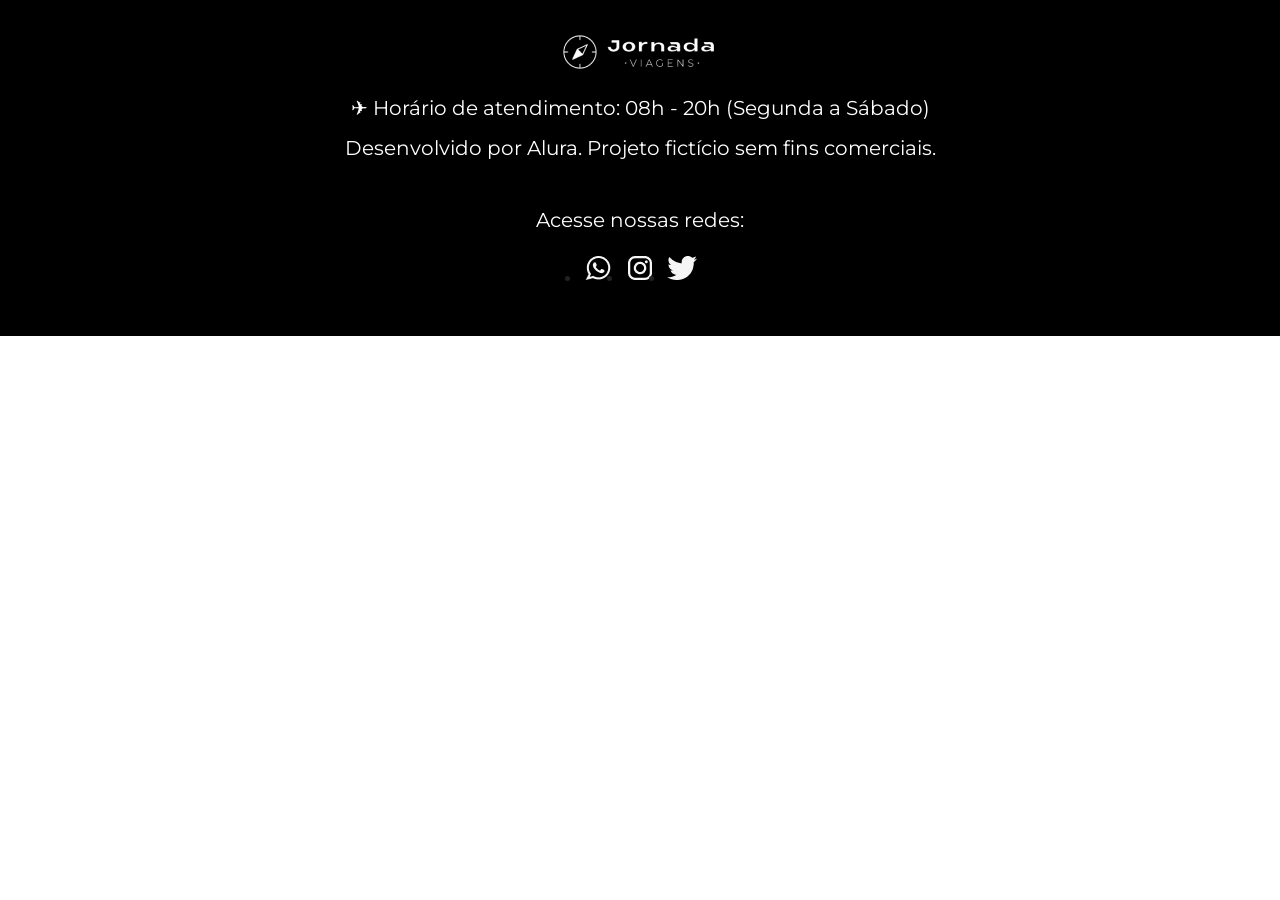
==== commit 34b5d360: "Ajustes na página antigam" ====
--- a/index.html
+++ b/index.html
@@ -25,9 +25,9 @@
     <link rel="stylesheet" href="./css/style.css" />
     <title>Jornada Viagens</title>
   </head>
-  
+
   <body>
-    <header class="header-main">
+    <!-- <header class="header-main">
       <a class="logo" href="#" title="Logo Jornada Viagens">
         <img
           class="img-mobile"
@@ -359,53 +359,67 @@
 
     <section class="bottom-hero">
       <div class="hero-img"></div>
-    </section>
-
-   <footer class="main-footer">
-  <div class="footer-content">
-    <img
-      src="./img/logo-branco-footer.png"
-      alt="Logotipo Jornada Viagens"
-    />
-    
-    <p>
-      <span class="footer-icon" aria-hidden="true">✈</span> 
-      Horário de atendimento: 08h - 20h (Segunda a Sábado)
-    </p>
-    
-    <p>Desenvolvido por Alura. Projeto fictício sem fins comerciais.</p>
-  </div>
-
-  <nav class="footer-social" aria-label="Redes sociais da Jornada Viagens">
-    <p id="social-title">Acesse nossas redes:</p>
-    
-    <a
-      href="#"
-      target="_blank"
-      rel="noopener noreferrer"
-      aria-label="Acessar nosso WhatsApp (abre em nova aba)"
-    >
-      <span class="social-icon" aria-hidden="true">💬</span>
-    </a>
-
-    <a
-      href="#"
-      target="_blank"
-      rel="noopener noreferrer"
-      aria-label="Acessar nosso Instagram (abre em nova aba)"
-    >
-      <span class="social-icon" aria-hidden="true">📸</span>
-    </a>
-
-    <a
-      href="#"
-      target="_blank"
-      rel="noopener noreferrer"
-      aria-label="Acessar nosso perfil no X antigo Twitter (abre em nova aba)"
-    >
-      <span class="social-icon" aria-hidden="true">𝕏</span> 
-    </a>
-  </nav>
-</footer>
+    </section> -->
+
+    <footer class="main-footer">
+      <div class="footer-content">
+        <img
+          src="./img/logo-branco-footer.png"
+          alt="Logotipo Jornada Viagens"
+        />
+
+        <p>
+          <span class="footer-icon" aria-hidden="true">✈</span>
+          Horário de atendimento: 08h - 20h (Segunda a Sábado)
+        </p>
+
+        <p>Desenvolvido por Alura. Projeto fictício sem fins comerciais.</p>
+      </div>
+
+
+      <nav class="footer-social" aria-labelledby="social-title">
+        <p>Acesse nossas redes:</p>
+        
+         
+        <ul class="social-list">
+          <li>
+            <a
+              href="https://wa.me/seu-numero"
+              target="_blank"
+              rel="noopener noreferrer"
+            >
+              <img
+                src="./img/rede-whatsapp.png"
+                alt="WhatsApp da Jornada Viagens"
+              />
+            </a>
+          </li>
+          <li>
+            <a
+              href="https://instagram.com/seu-perfil"
+              target="_blank"
+              rel="noopener noreferrer"
+            >
+              <img
+                src="./img/rede-instragam.png"
+                alt="Instagram da Jornada Viagens"
+              />
+            </a>
+          </li>
+          <li>
+            <a
+              href="https://x.com/seu-perfil"
+              target="_blank"
+              rel="noopener noreferrer"
+            >
+              <img
+                src="./img/rede-twiter.png"
+                alt="X (antigo Twitter) da Jornada Viagens"
+              />
+            </a>
+          </li>
+        </ul>
+      </nav>
+    </footer>
   </body>
 </html>
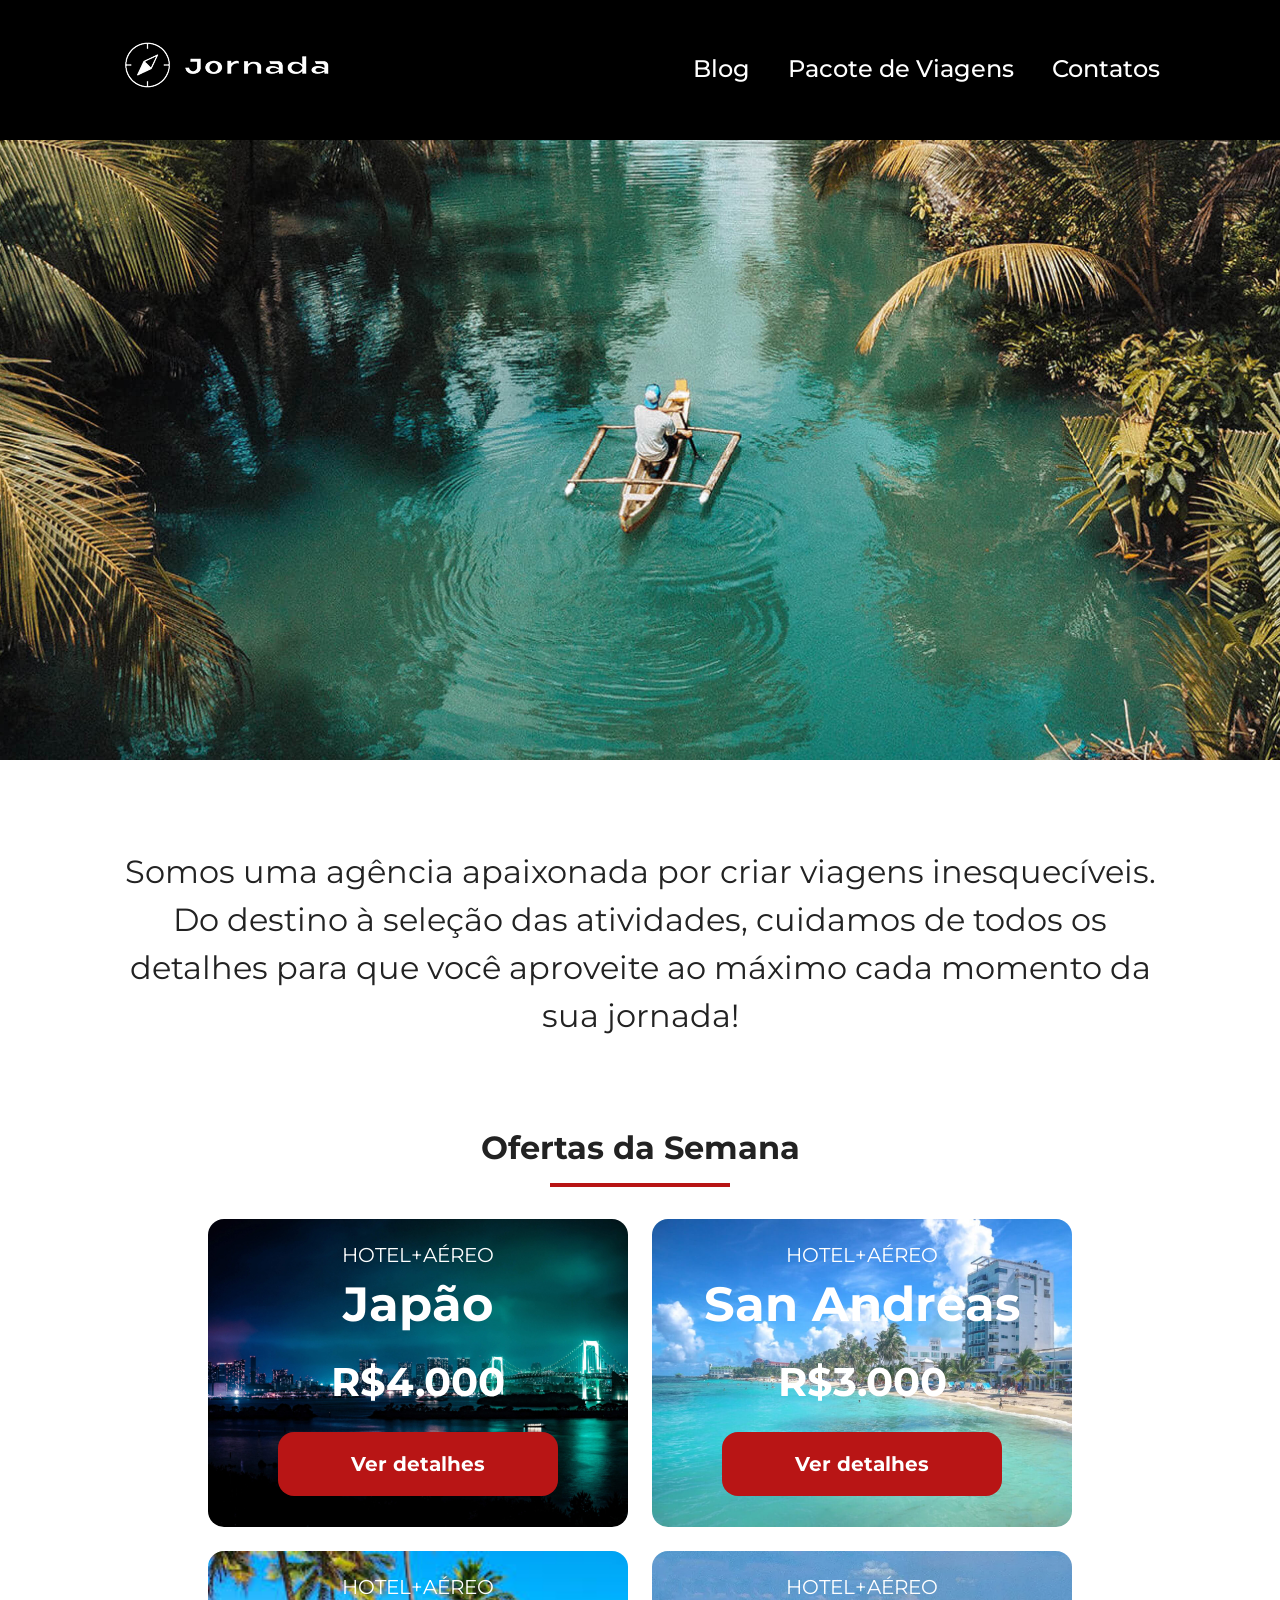
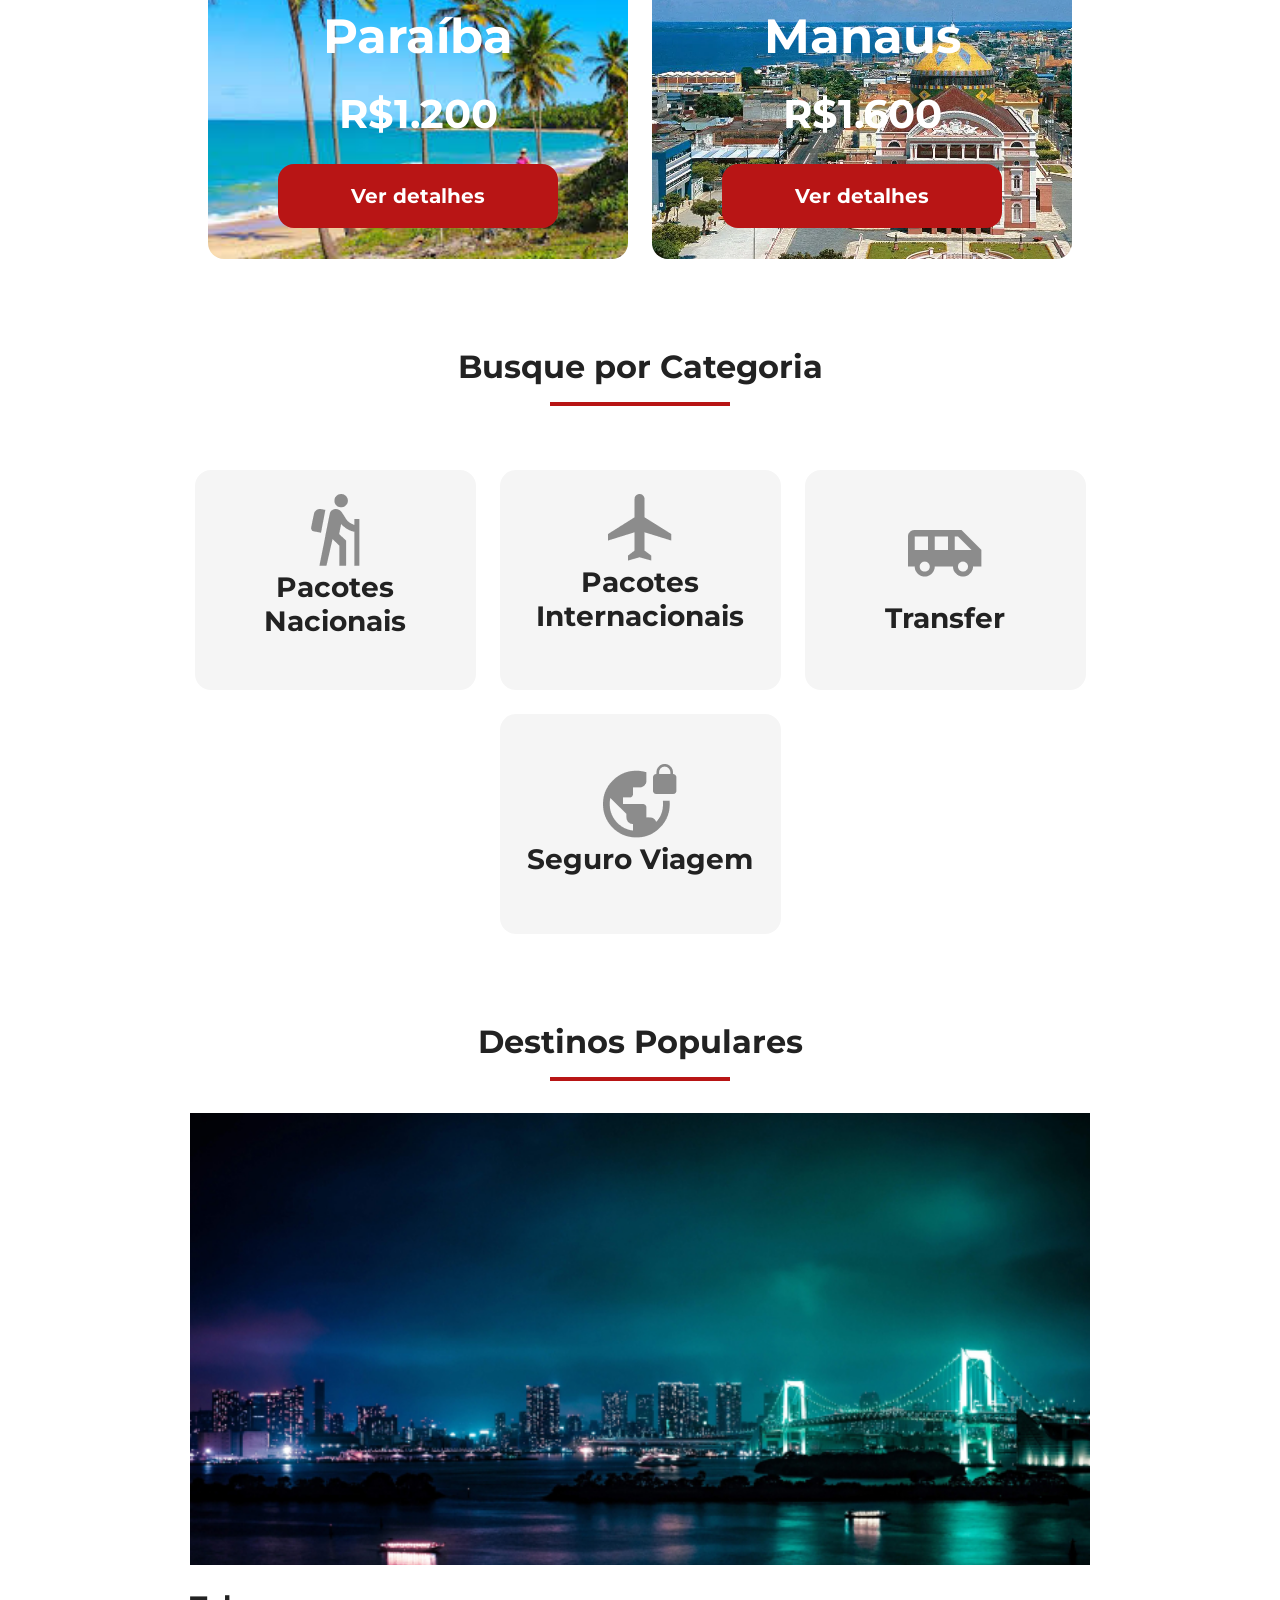
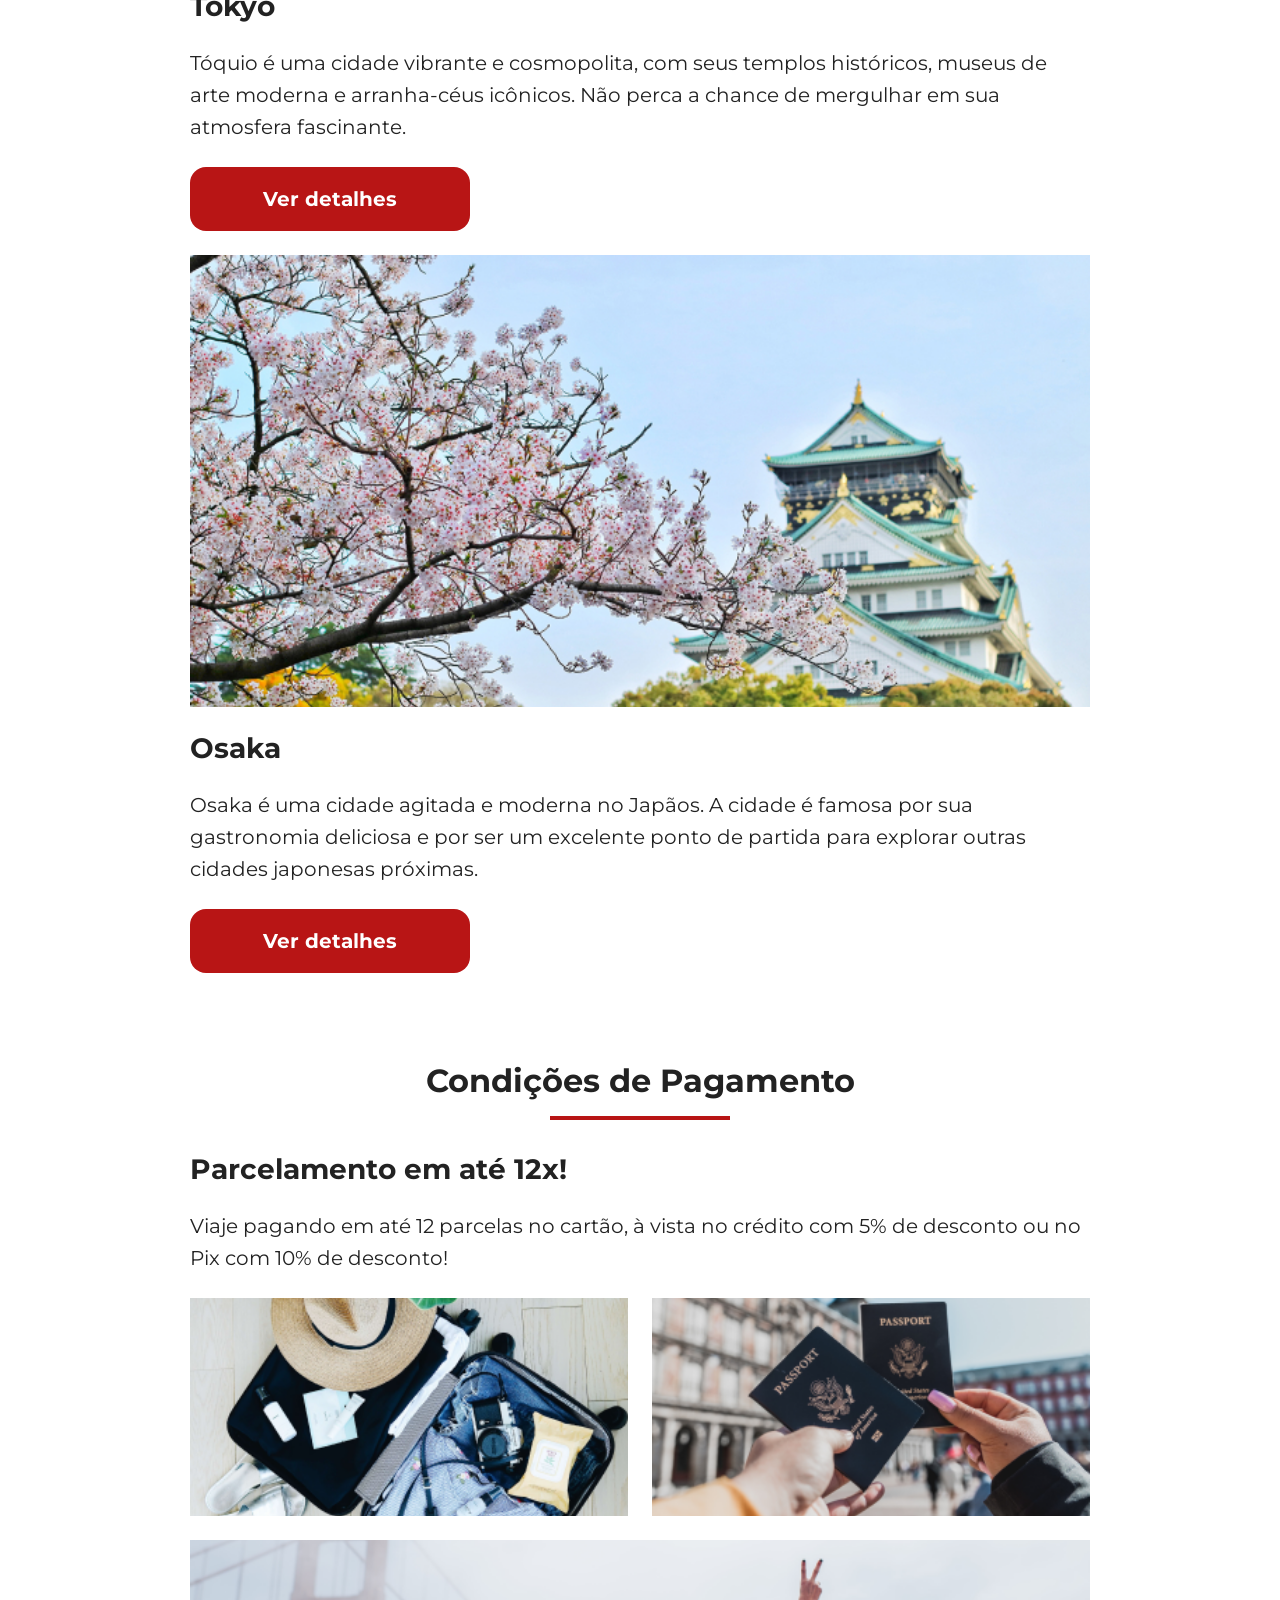
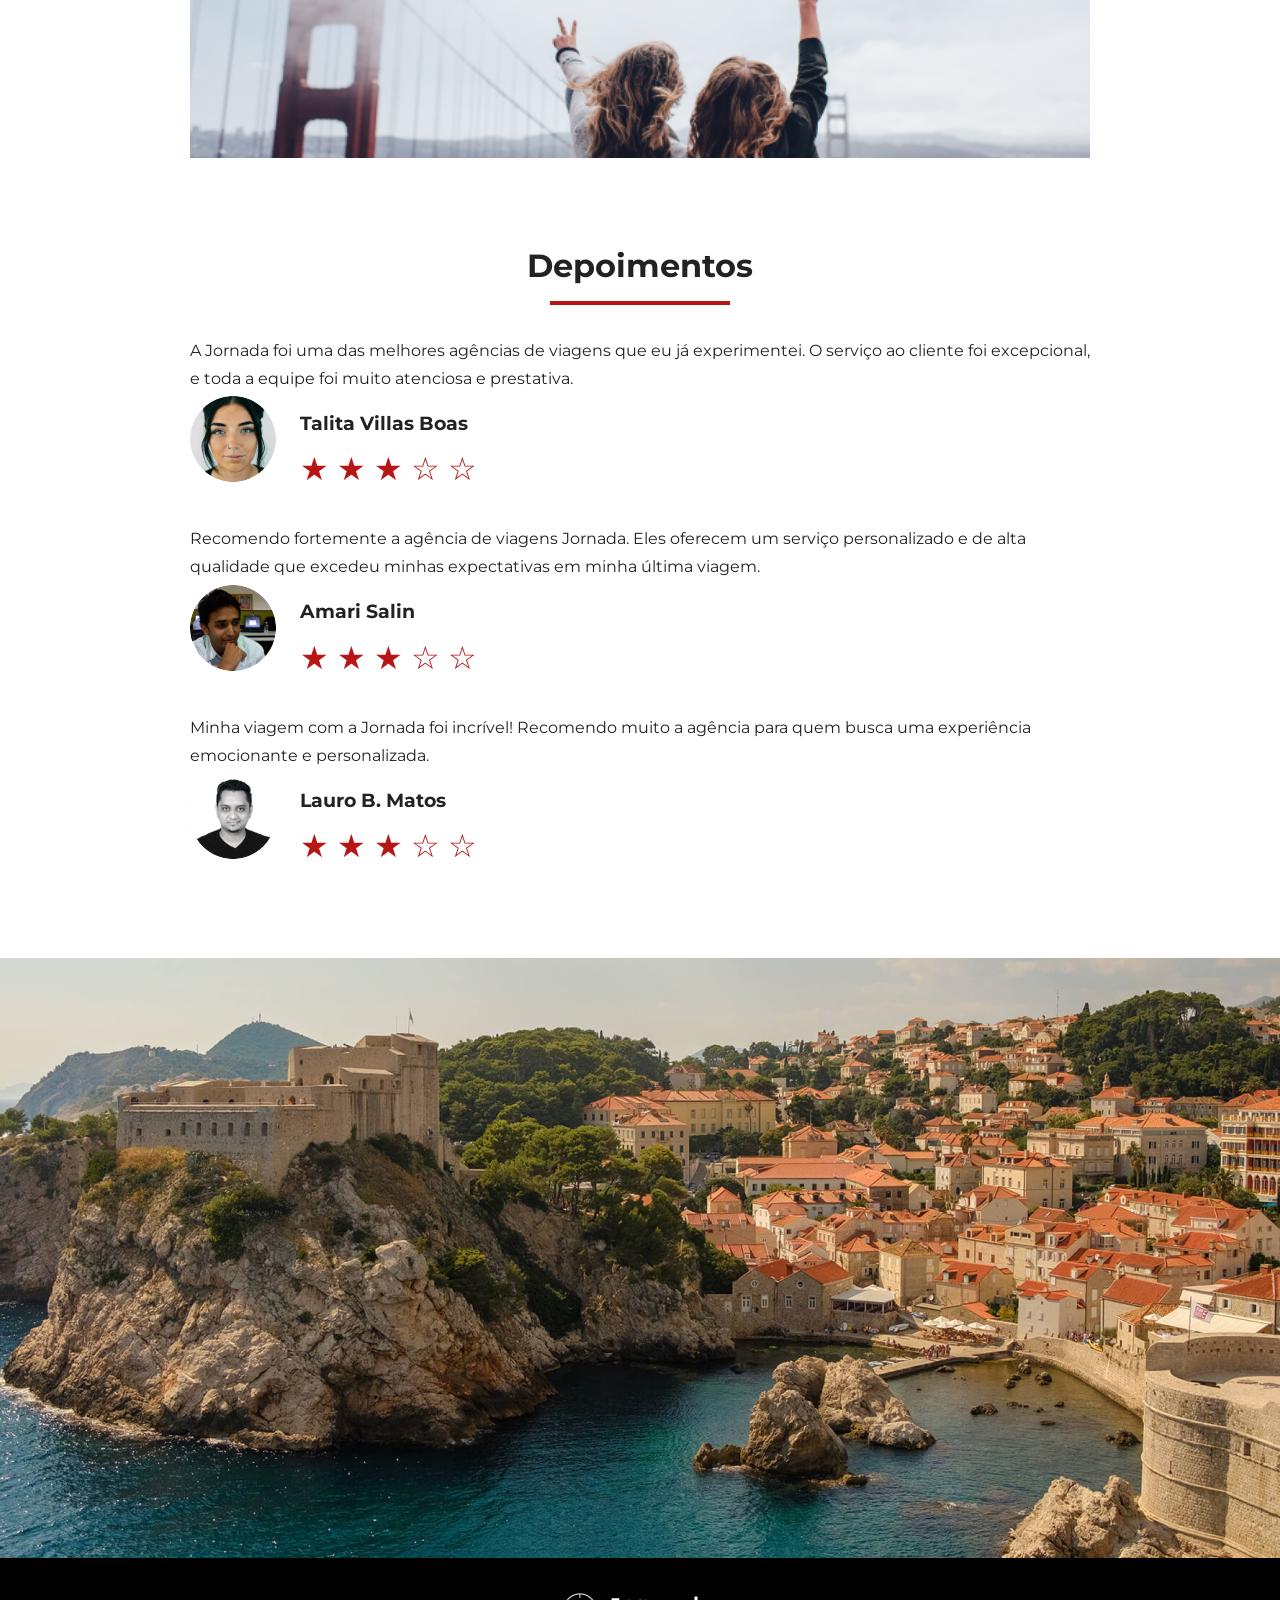
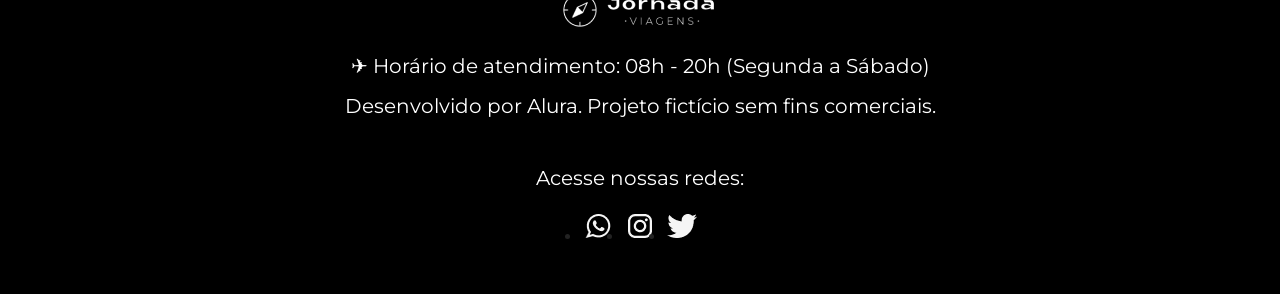
==== commit ac9edeab: "Finaliza o projeto" ====
--- a/index.html
+++ b/index.html
@@ -27,7 +27,7 @@
   </head>
 
   <body>
-    <!-- <header class="header-main">
+    <header class="header-main">
       <a class="logo" href="#" title="Logo Jornada Viagens">
         <img
           class="img-mobile"
@@ -359,7 +359,7 @@
 
     <section class="bottom-hero">
       <div class="hero-img"></div>
-    </section> -->
+    </section>
 
     <footer class="main-footer">
       <div class="footer-content">
